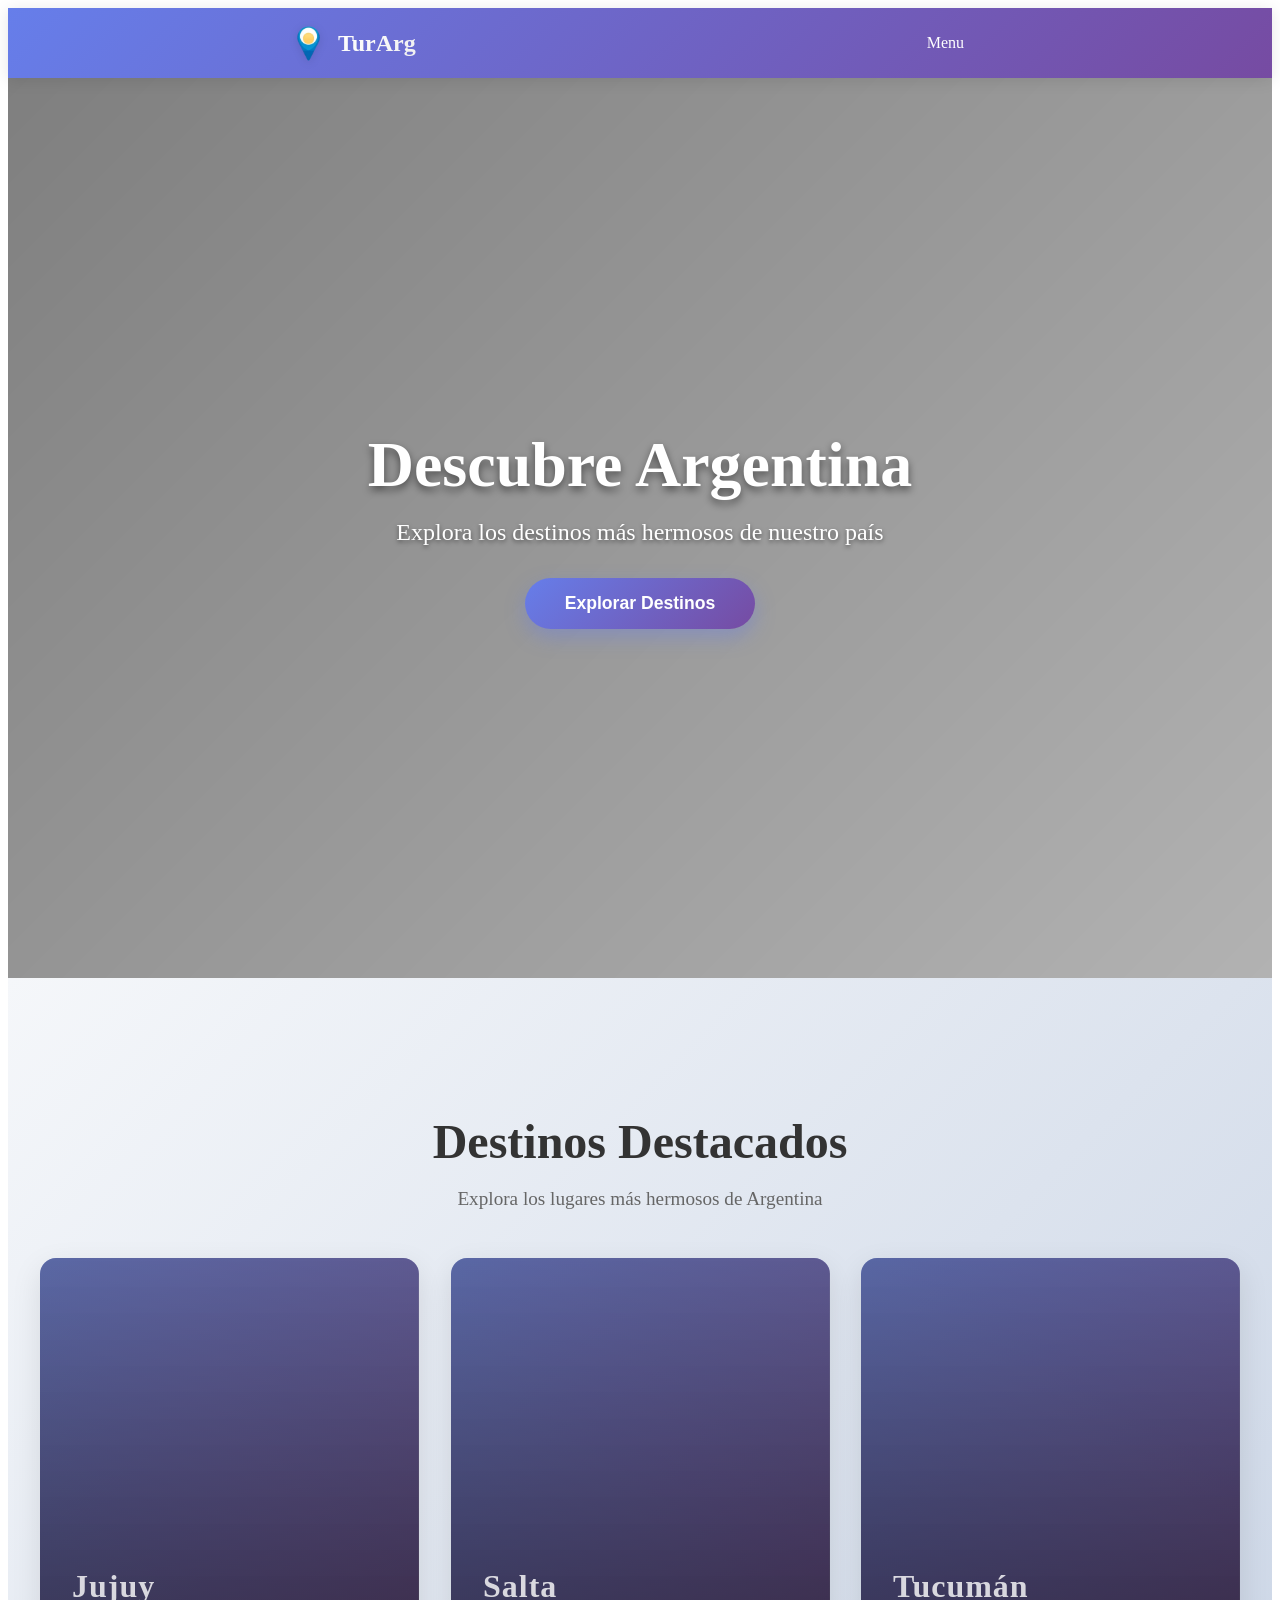
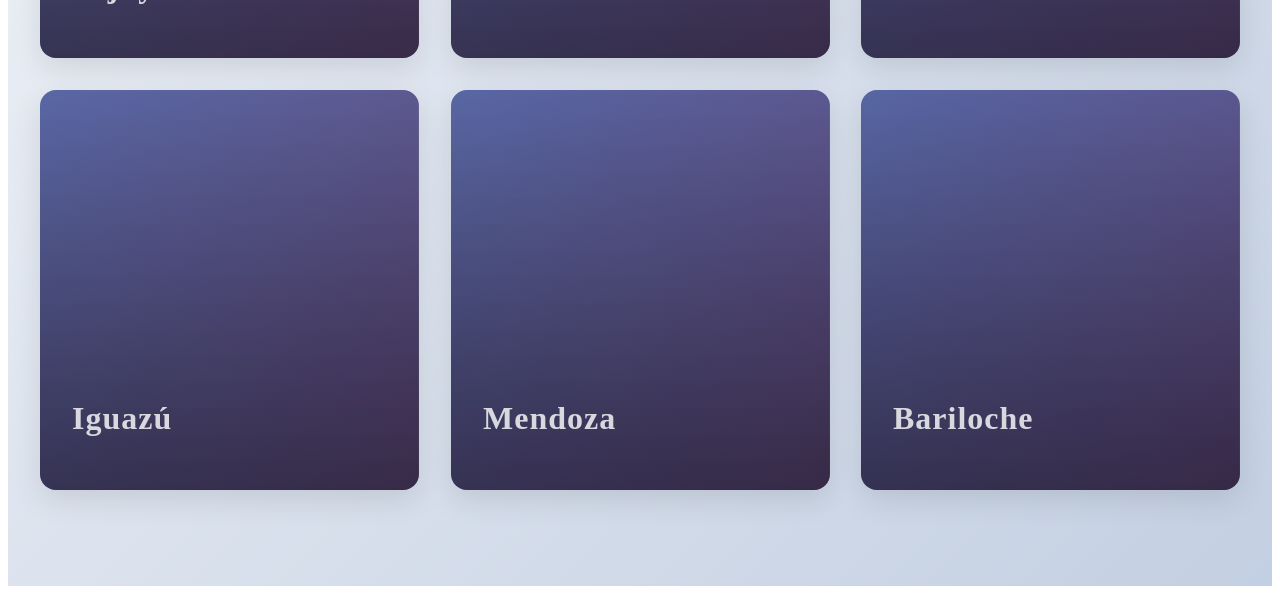
==== index.html @ cbafb90b "Add animated destination cards section" ====
<!doctype html>
<html lang="es">
  <head>
    <meta charset="UTF-8" />
    <meta name="viewport" content="width=device-width, initial-scale=1.0" />
    <link rel="stylesheet" href="css/main.css" />
    <title>Turismo</title>
  </head>
  <body>
    <!---Encabezado-->
    <header>
      <nav class="navbar">
        <ul class="nav-links">
          <a href="#" class="logo-container">
            <img
              src="assets/images/TurArg-logo.webp"
              alt="Logo de Turi-Arg"
              title="Turi-Arg"
              class="logo"
            />
            <p class="">TurArg</p>
          </a>
          <li class="dropdown">
            <a href="#">Menu</a>
            <ul class="dropdown-menu">
              <li><a href="#">Destino</a></li>
              <li><a href="#">Agencia</a></li>
              <li><a href="#">Precio</a></li>
            </ul>
          </li>
        </ul>
      </nav>
    </header>
    <!--Seccion Hero con Video de Fondo-->
    <section class="hero">
      <video class="hero-video" autoplay muted loop playsinline>
        <source src="assets/video/home.mp4" type="video/mp4" />
        Tu navegador no soporta videos HTML5
      </video>
      <div class="hero-overlay"></div>
      <div class="hero-content">
        <h1 class="hero-title">Descubre Argentina</h1>
        <p class="hero-subtitle">
          Explora los destinos más hermosos de nuestro país
        </p>
        <button class="hero-btn">Explorar Destinos</button>
      </div>
    </section>
    <!--Destino Destacado-->
    <section class="destinations">
      <div class="destinations-container">
        <h2 class="destinations-title">Destinos Destacados</h2>
        <p class="destinations-subtitle">
          Explora los lugares más hermosos de Argentina
        </p>

        <div class="cards-grid">
          <!-- Card 1: Jujuy -->
          <div class="card card-jujuy">
            <div class="card-image"></div>
            <div class="card-content">
              <h3 class="card-title">Jujuy</h3>
              <p class="card-description">
                Descubre los coloridos cerros de la Paleta del Pintor y la magia
                de la Quebrada de Humahuaca
              </p>
              <button class="card-btn">Conocer Más</button>
            </div>
            <div class="card-overlay"></div>
          </div>

          <!-- Card 2: Salta -->
          <div class="card card-salta">
            <div class="card-image"></div>
            <div class="card-content">
              <h3 class="card-title">Salta</h3>
              <p class="card-description">
                Recorre los valles vinícolas y disfruta de la arquitectura
                colonial de la ciudad
              </p>
              <button class="card-btn">Conocer Más</button>
            </div>
            <div class="card-overlay"></div>
          </div>

          <!-- Card 3: Tucumán -->
          <div class="card card-tucuman">
            <div class="card-image"></div>
            <div class="card-content">
              <h3 class="card-title">Tucumán</h3>
              <p class="card-description">
                Vive la naturaleza exuberante de las Yungas y la riqueza
                histórica del norte
              </p>
              <button class="card-btn">Conocer Más</button>
            </div>
            <div class="card-overlay"></div>
          </div>

          <!-- Card 4: Cataratas del Iguazú -->
          <div class="card card-iguazu">
            <div class="card-image"></div>
            <div class="card-content">
              <h3 class="card-title">Iguazú</h3>
              <p class="card-description">
                Maravíllate con las espectaculares cataratas, una de las 7
                maravillas del mundo
              </p>
              <button class="card-btn">Conocer Más</button>
            </div>
            <div class="card-overlay"></div>
          </div>

          <!-- Card 5: Mendoza -->
          <div class="card card-mendoza">
            <div class="card-image"></div>
            <div class="card-content">
              <h3 class="card-title">Mendoza</h3>
              <p class="card-description">
                Explora los viñedos de clase mundial y las actividades de
                aventura en los Andes
              </p>
              <button class="card-btn">Conocer Más</button>
            </div>
            <div class="card-overlay"></div>
          </div>

          <!-- Card 6: Bariloche -->
          <div class="card card-bariloche">
            <div class="card-image"></div>
            <div class="card-content">
              <h3 class="card-title">Bariloche</h3>
              <p class="card-description">
                Disfruta de la naturaleza patagónica, lagos cristalinos y
                montañas nevadas
              </p>
              <button class="card-btn">Conocer Más</button>
            </div>
            <div class="card-overlay"></div>
          </div>
        </div>
      </div>
    </section>
    <!--Contador Animado-->
    <!--Testimonio-->
    <!--Pie de pagina-->
  </body>
</html>
---- css/main.css ----
/*Componentes*/
@import url("components/navbar.css");
@import url("components/hero.css");
@import url("components/card-animada.css");
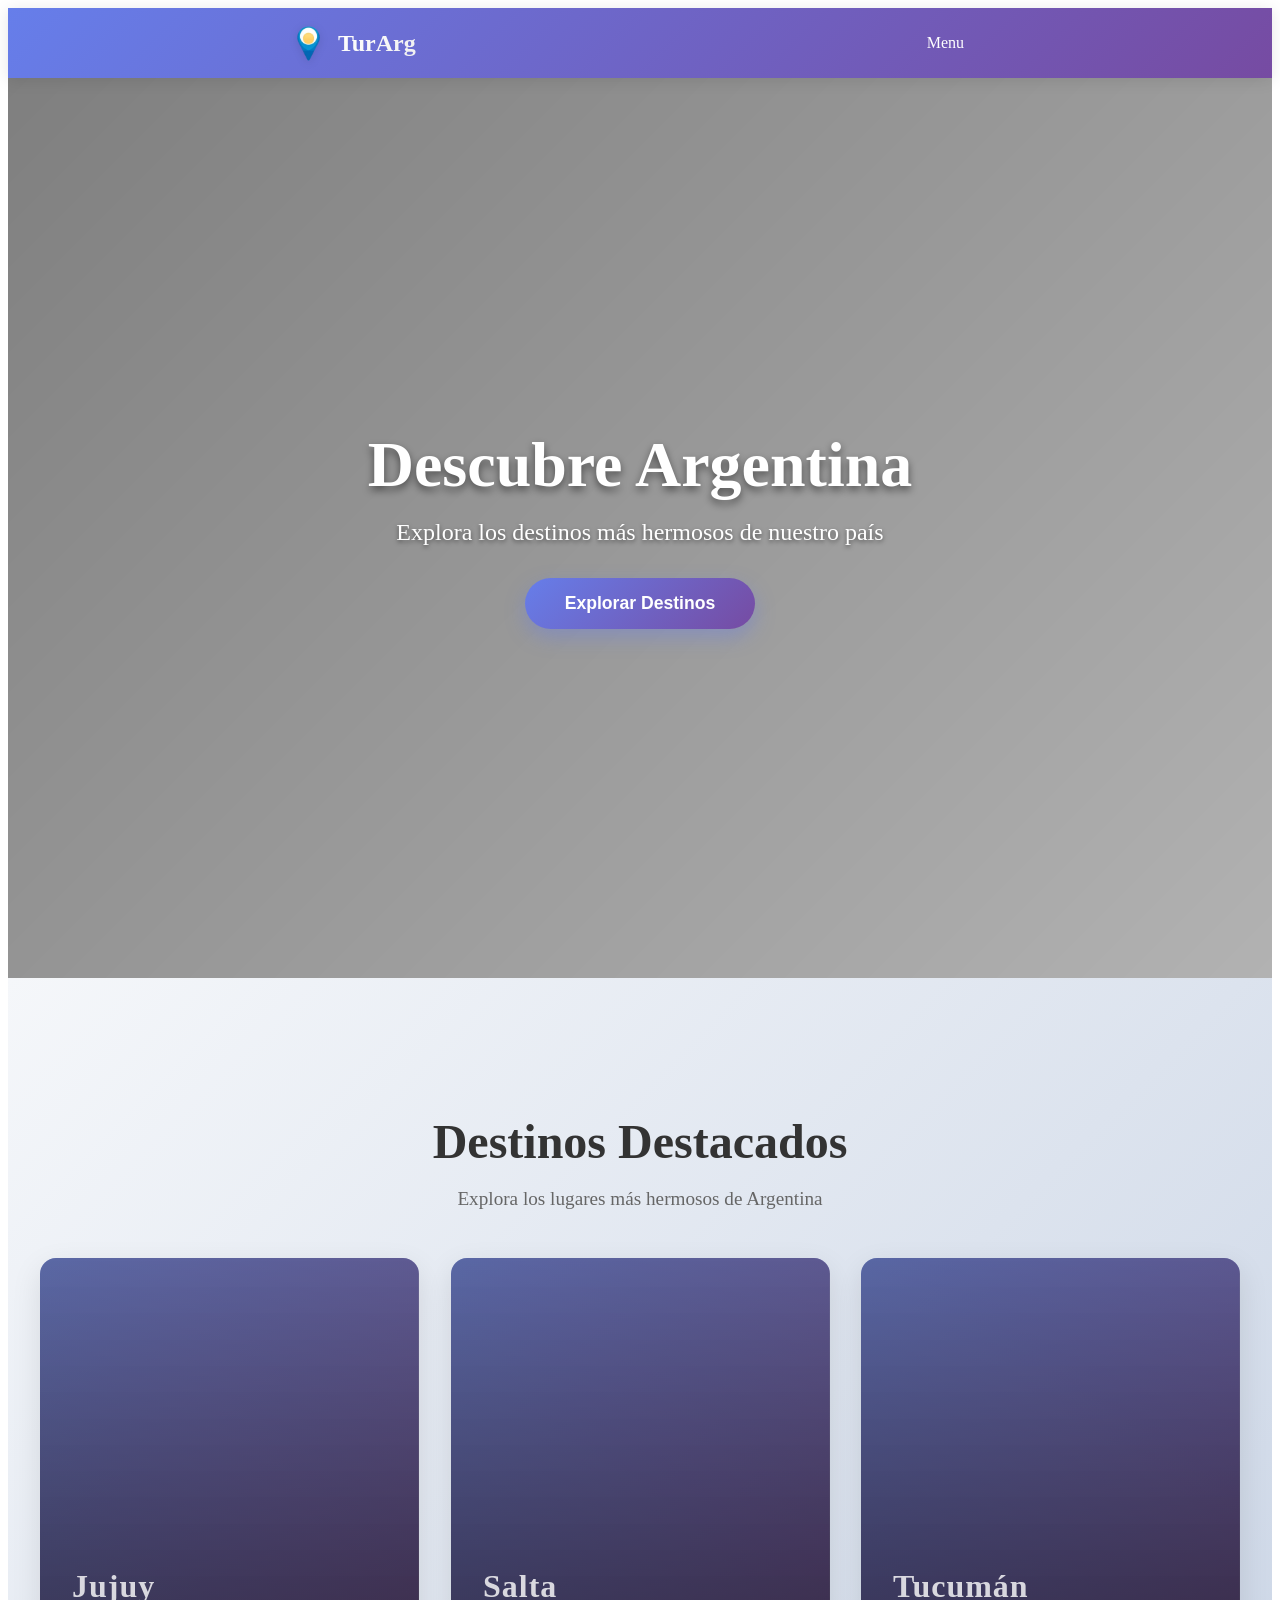
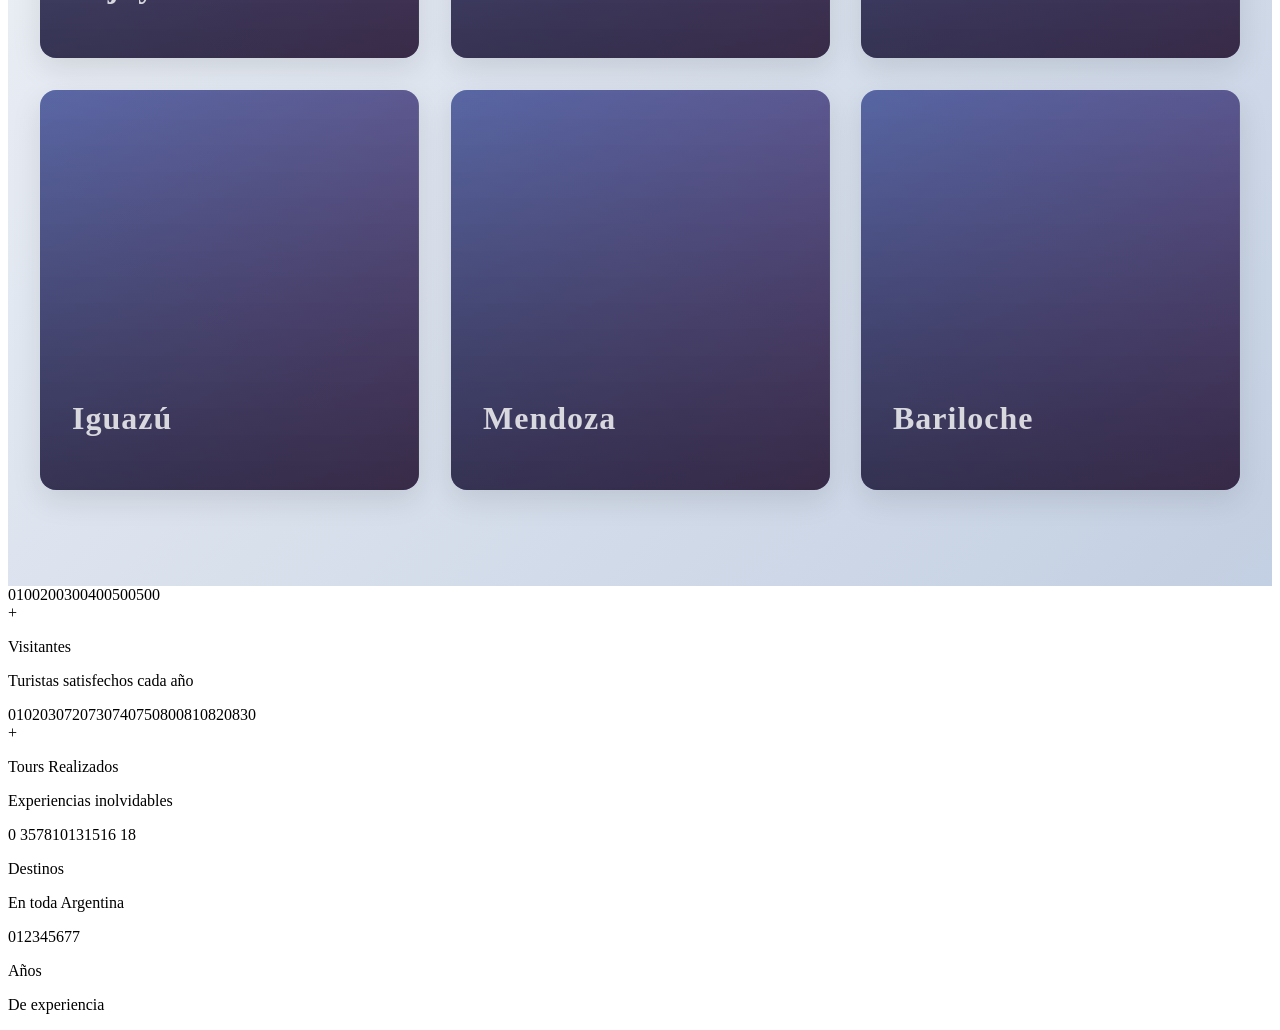
==== commit e71ba84f: "Add animated stats section and styles" ====
--- a/index.html
+++ b/index.html
@@ -142,6 +142,70 @@
       </div>
     </section>
     <!--Contador Animado-->
+    <section class="stats">
+      <div class="stats-container">
+        <div class="stat-card">
+          <div class="stat-number">
+            <div class="counter-container">
+              <div class="counter-roll">
+                <span>0</span><span>100</span><span>200</span><span>300</span
+                ><span>400</span><span>500</span><span>500</span>
+              </div>
+            </div>
+            <span class="counter-suffix">+</span>
+          </div>
+          <p class="stat-label">Visitantes</p>
+          <p class="stat-description">Turistas satisfechos cada año</p>
+        </div>
+
+        <div class="stat-card">
+          <div class="stat-number">
+            <div class="counter-container">
+              <div class="counter-roll">
+                <span>0</span><span>10</span><span>20</span><span>30</span
+                ><span>720</span><span>730</span><span>740</span><span>750</span
+                ><span>800</span><span>810</span><span>820</span
+                ><span>830</span>
+              </div>
+            </div>
+            <span class="counter-suffix">+</span>
+          </div>
+          <p class="stat-label">Tours Realizados</p>
+          <p class="stat-description">Experiencias inolvidables</p>
+        </div>
+
+        <div class="stat-card">
+          <div class="stat-number">
+            <div class="counter-container">
+              <div class="counter-roll">
+                <span>0</span>
+                <span>3</span><span>5</span><span>7</span><span>8</span
+                ><span>10</span><span>13</span><span>15</span><span>16</span>
+                <span>18</span>
+              </div>
+            </div>
+            <span class="counter-suffix"></span>
+          </div>
+          <p class="stat-label">Destinos</p>
+          <p class="stat-description">En toda Argentina</p>
+        </div>
+
+        <div class="stat-card">
+          <div class="stat-number">
+            <div class="counter-container">
+              <div class="counter-roll">
+                <span>0</span><span>1</span><span>2</span><span>3</span
+                ><span>4</span><span>5</span><span>6</span><span>7</span
+                ><span>7</span>
+              </div>
+            </div>
+            <span class="counter-suffix"></span>
+          </div>
+          <p class="stat-label">Años</p>
+          <p class="stat-description">De experiencia</p>
+        </div>
+      </div>
+    </section>
     <!--Testimonio-->
     <!--Pie de pagina-->
   </body>
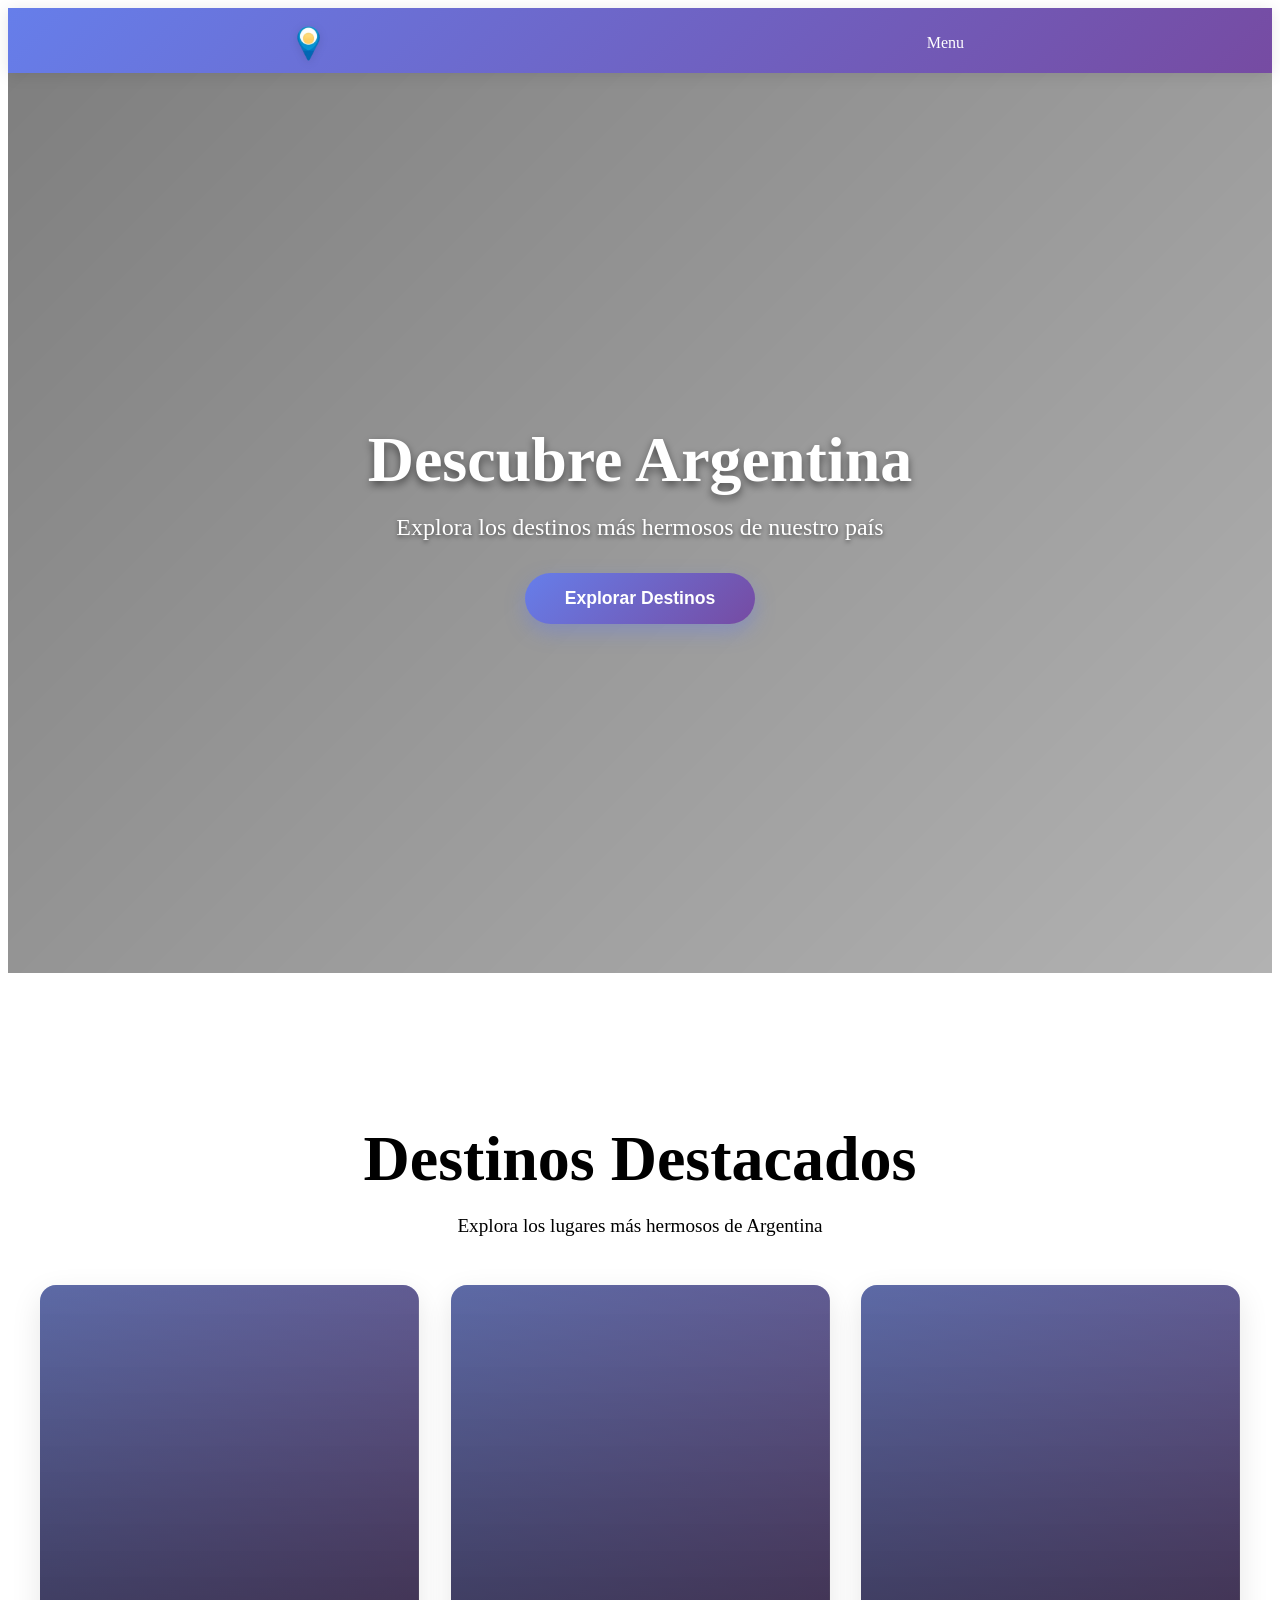
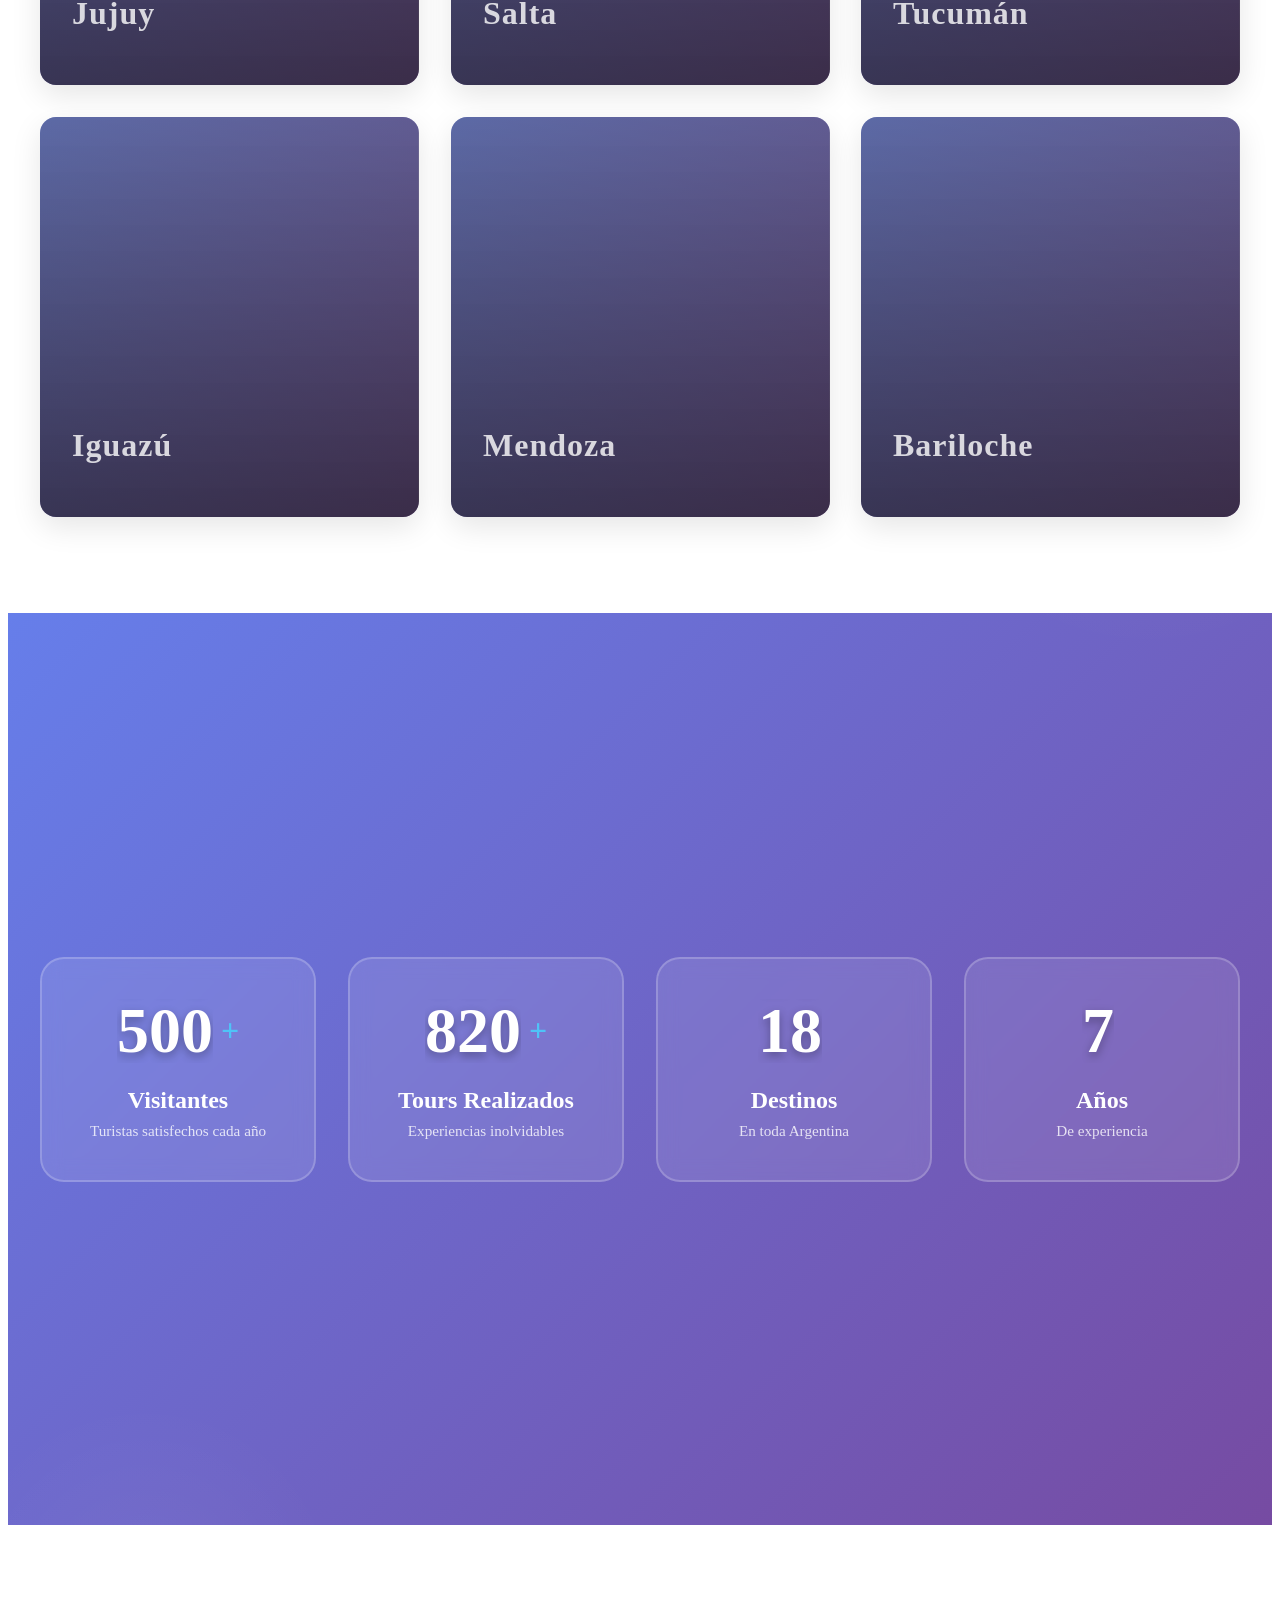
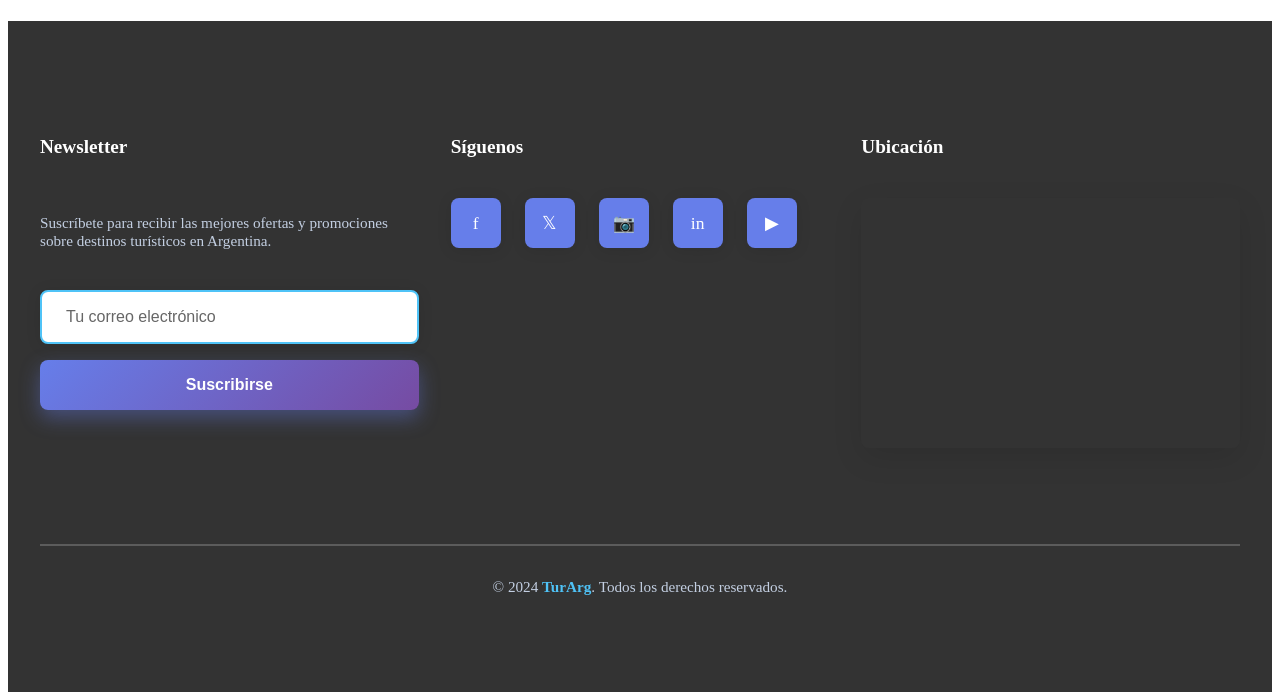
==== commit 27f55e21: "Add footer with newsletter, social links, map" ====
--- a/index.html
+++ b/index.html
@@ -148,7 +148,7 @@
           <div class="stat-number">
             <div class="counter-container">
               <div class="counter-roll">
-                <span>0</span><span>100</span><span>200</span><span>300</span
+                <span>0</span></span><span>100</span><span>200</span><span>300</span
                 ><span>400</span><span>500</span><span>500</span>
               </div>
             </div>
@@ -207,6 +207,59 @@
       </div>
     </section>
     <!--Testimonio-->
+
     <!--Pie de pagina-->
+    <footer>
+      <div class="footer-container">
+        <!-- Sección Newsletter -->
+        <div class="footer-section-newsletter">
+          <h3 class="footer-newsletter-title">Newsletter</h3>
+          <p class="footer-newsletter-description">
+            Suscríbete para recibir las mejores ofertas y promociones sobre destinos turísticos en Argentina.
+          </p>
+          <form class="newsletter-form">
+            <input
+              type="email"
+              placeholder="Tu correo electrónico"
+              required
+            />
+            <button type="submit">Suscribirse</button>
+          </form>
+        </div>
+
+        <!-- Sección Redes Sociales -->
+        <div class="footer-section-social">
+          <h3 class="footer-social-title">Síguenos</h3>
+          <div class="social-links">
+            <a href="#" class="social-link" title="Facebook">f</a>
+            <a href="#" class="social-link" title="Twitter">𝕏</a>
+            <a href="#" class="social-link" title="Instagram">📷</a>
+            <a href="#" class="social-link" title="LinkedIn">in</a>
+            <a href="#" class="social-link" title="YouTube">▶</a>
+          </div>
+        </div>
+
+        <!-- Sección Mapa Interactivo -->
+        <div class="footer-section-map">
+          <h3 class="footer-map-title">Ubicación</h3>
+          <div class="map-container">
+            <iframe
+              src="https://www.openstreetmap.org/export/embed.html?bbox=-73.5,- 56.0,-53.6,-21.8&layer=mapnik&marker=-38.4161,-63.6167"
+              style="border:0;"
+              allowfullscreen=""
+              loading="lazy"
+              referrerpolicy="no-referrer-when-downgrade">
+            </iframe>
+          </div>
+        </div>
+      </div>
+
+      <!-- Footer Bottom -->
+      <div class="footer-bottom">
+        <p class="footer-copyright">
+          &copy; 2024 <strong>TurArg</strong>. Todos los derechos reservados.
+        </p>
+      </div>
+    </footer>
   </body>
 </html>
--- a/css/main.css
+++ b/css/main.css
@@ -1,4 +1,8 @@
-/*Componentes*/
+@import url("base/variables.css");
+
+/* Componentes */
 @import url("components/navbar.css");
 @import url("components/hero.css");
 @import url("components/card-animada.css");
+@import url("components/stats.css");
+@import url("components/footer.css");
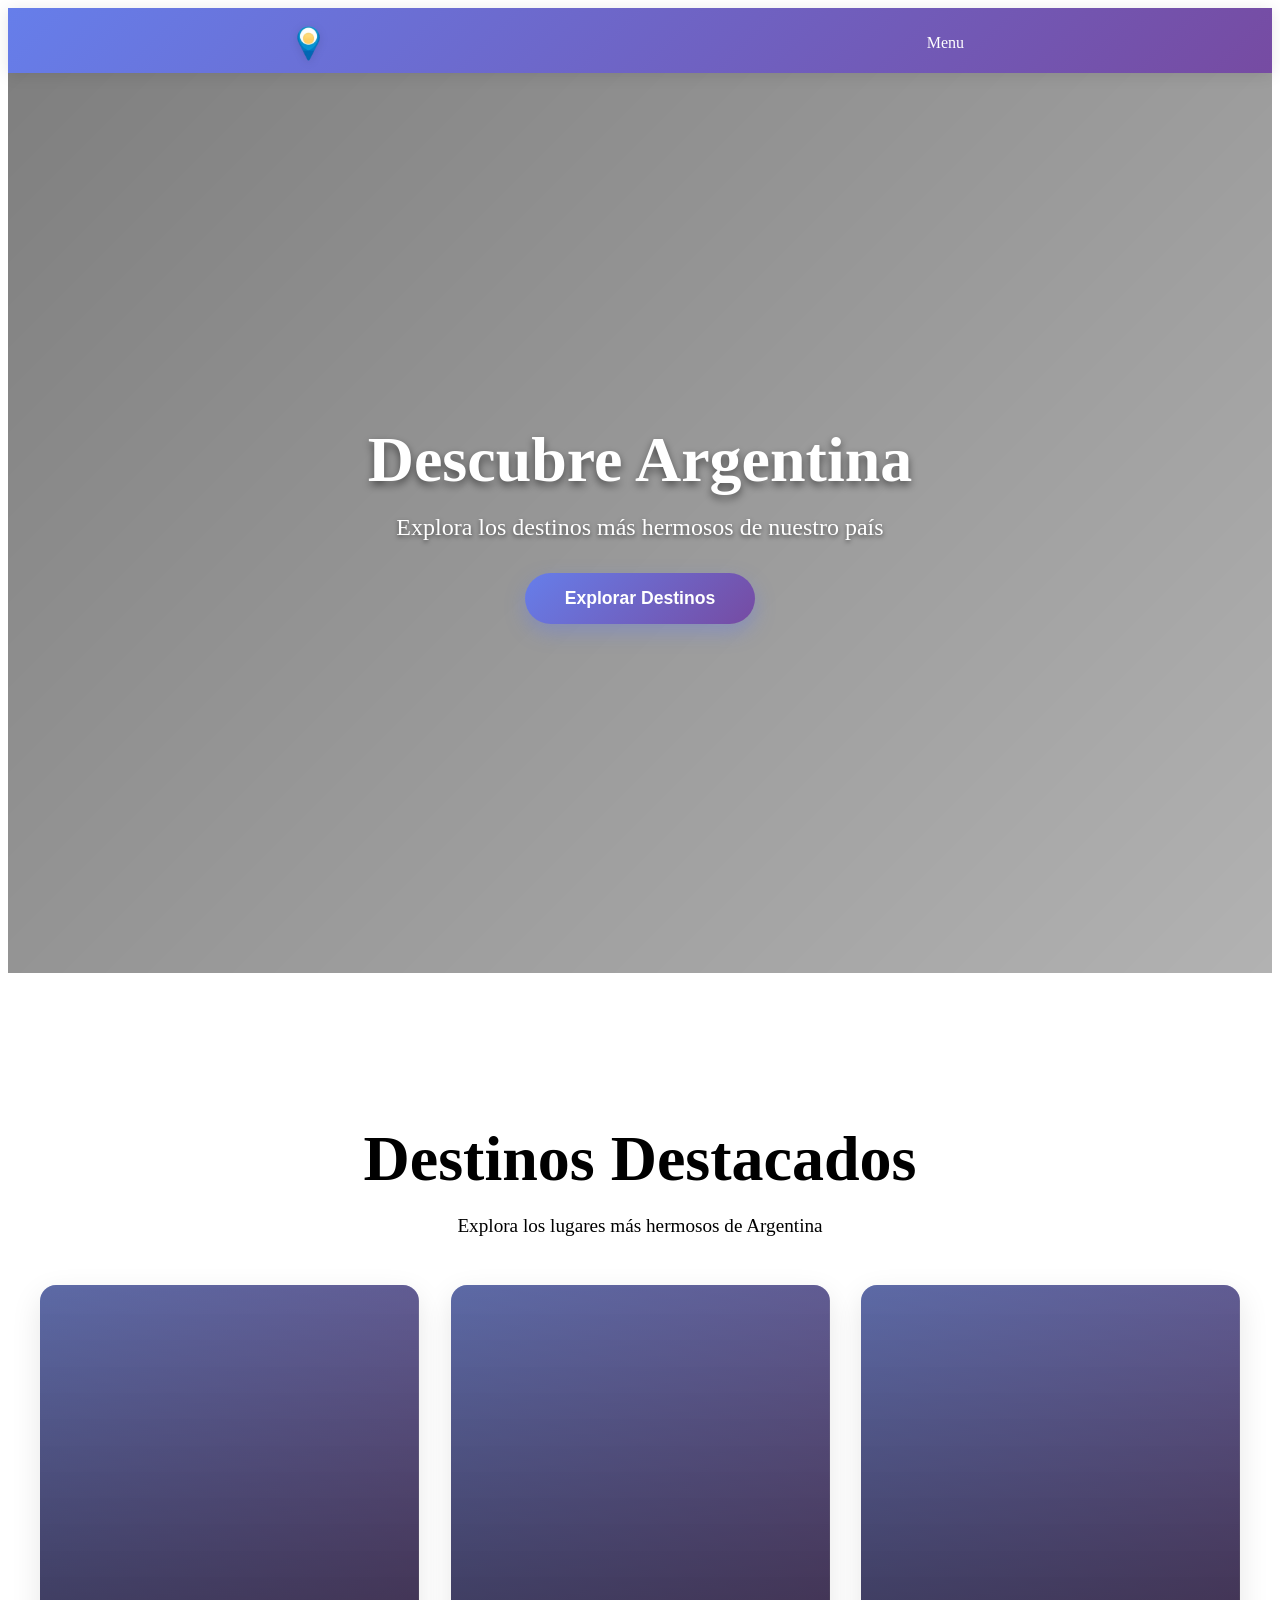
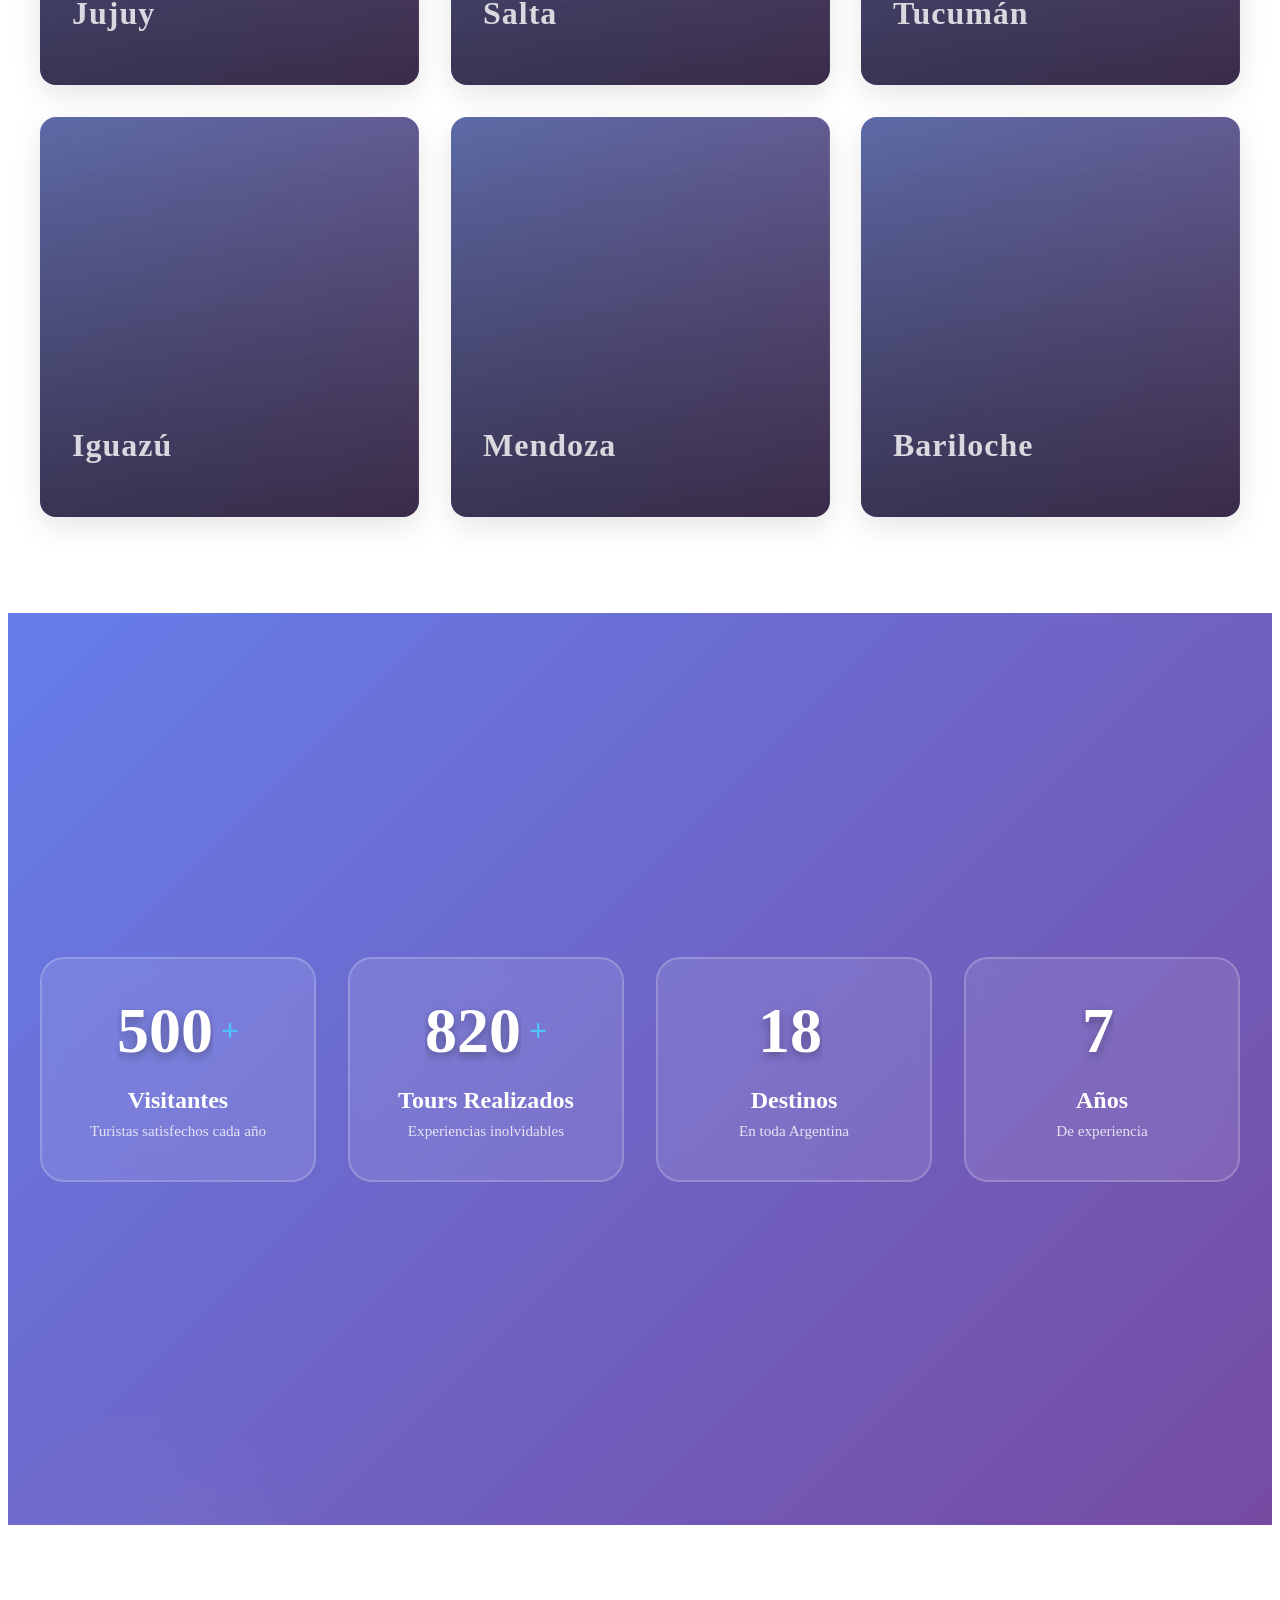
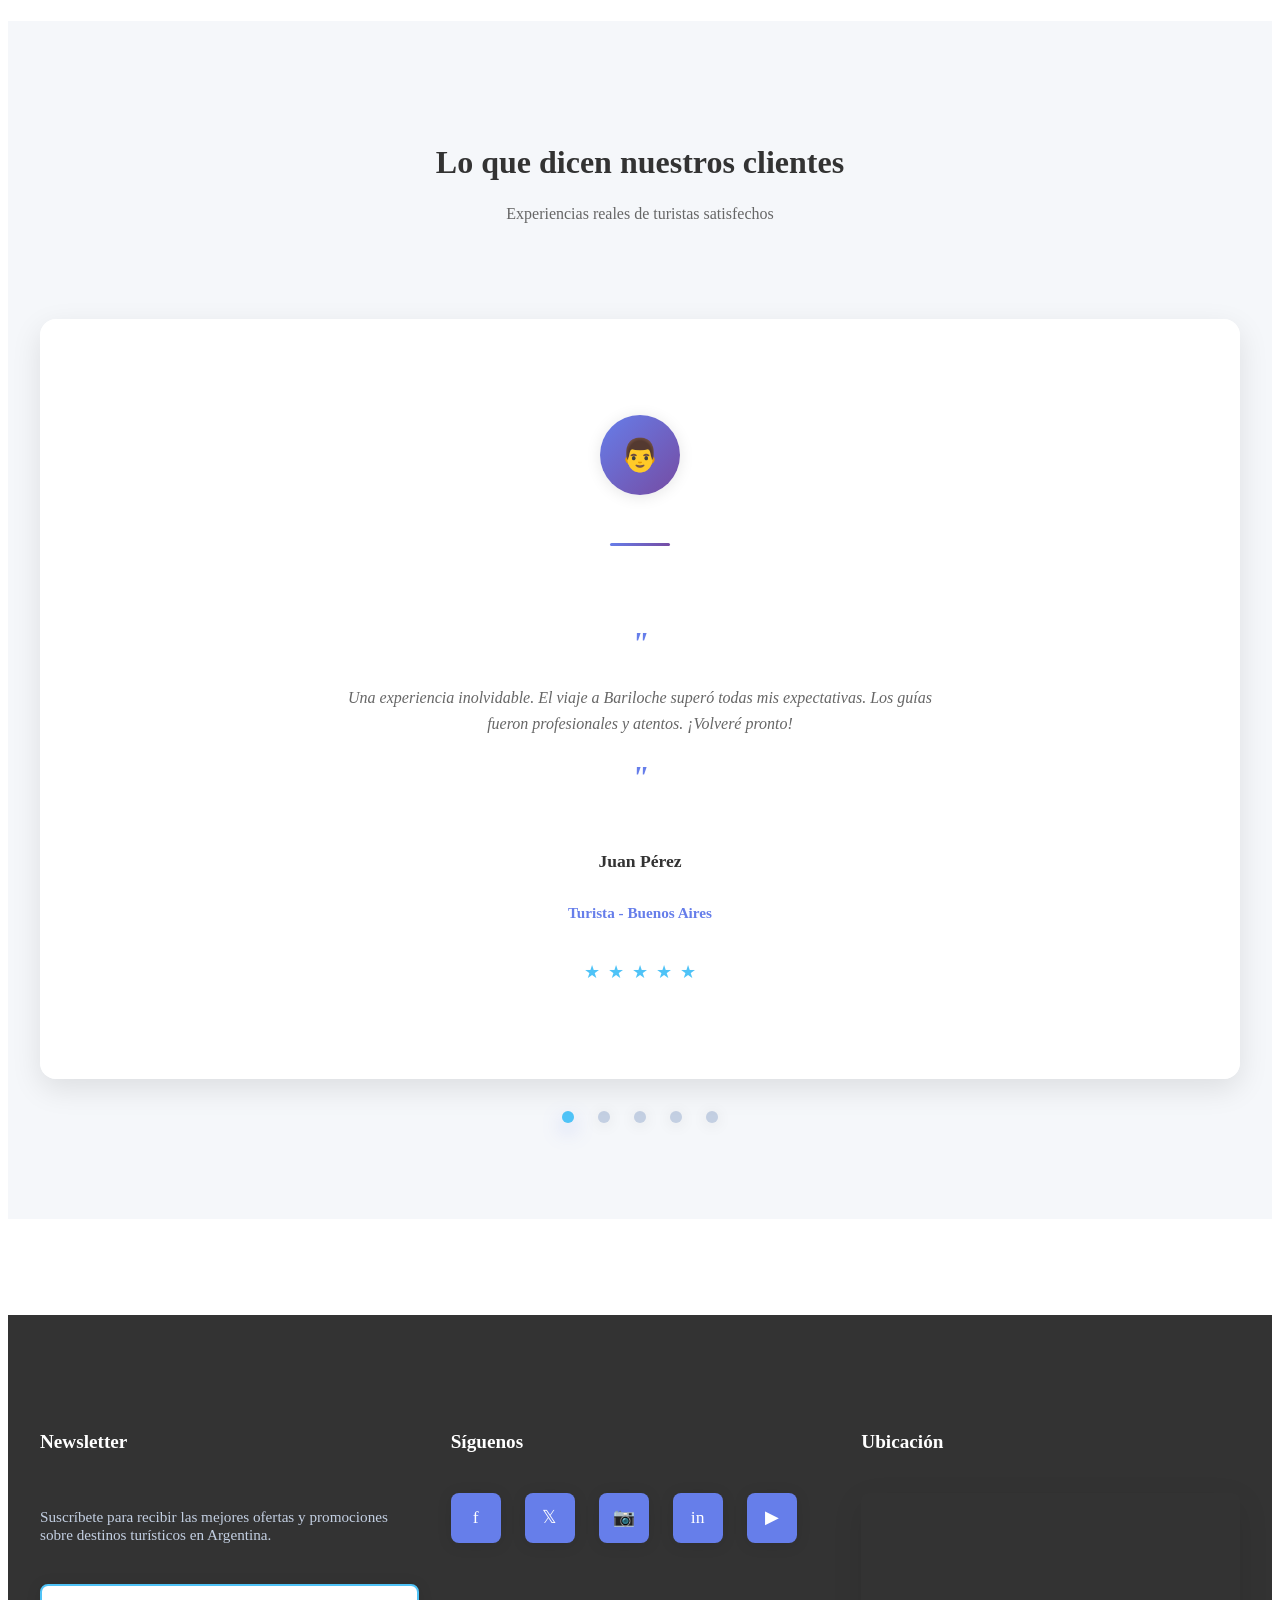
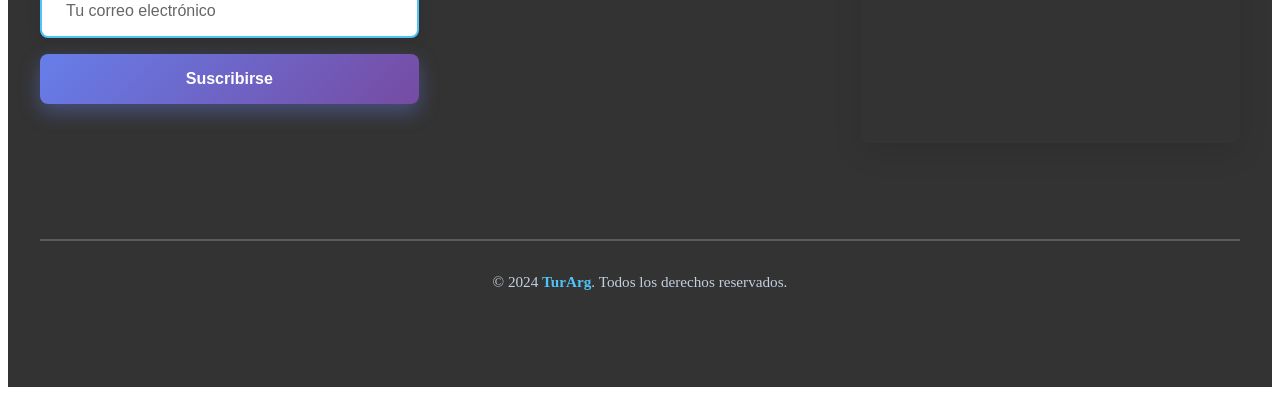
==== commit a1f7f431: "Add testimonials section and styles Import new component CSS and add carousel markup and controls in" ====
--- a/index.html
+++ b/index.html
@@ -206,7 +206,128 @@
         </div>
       </div>
     </section>
-    <!--Testimonio-->
+    <!--Testimonios-->
+    <section class="testimonials">
+      <div class="testimonials-container">
+        <div class="testimonials-header">
+          <h2 class="testimonials-title">Lo que dicen nuestros clientes</h2>
+          <p class="testimonials-subtitle">Experiencias reales de turistas satisfechos</p>
+        </div>
+
+        <div class="carousel-wrapper">
+          <div class="carousel">
+            <!-- Testimonio 1 -->
+            <div class="testimonial-item">
+              <div class="testimonial-item-content">
+                <div class="testimonial-avatar">👨</div>
+                <div class="testimonial-divider"></div>
+                <p class="testimonial-text">
+                  Una experiencia inolvidable. El viaje a Bariloche superó todas mis expectativas. Los guías fueron profesionales y atentos. ¡Volveré pronto!
+                </p>
+                <div class="testimonial-name">Juan Pérez</div>
+                <div class="testimonial-role">Turista - Buenos Aires</div>
+                <div class="testimonial-rating">
+                  <span class="star">★</span>
+                  <span class="star">★</span>
+                  <span class="star">★</span>
+                  <span class="star">★</span>
+                  <span class="star">★</span>
+                </div>
+              </div>
+            </div>
+
+            <!-- Testimonio 2 -->
+            <div class="testimonial-item">
+              <div class="testimonial-item-content">
+                <div class="testimonial-avatar">👩</div>
+                <div class="testimonial-divider"></div>
+                <p class="testimonial-text">
+                  Increíble la variedad de destinos. Visitamos Iguazú y Salta en el mismo viaje. Cada lugar tiene su propio encanto especial.
+                </p>
+                <div class="testimonial-name">María García</div>
+                <div class="testimonial-role">Turista - Córdoba</div>
+                <div class="testimonial-rating">
+                  <span class="star">★</span>
+                  <span class="star">★</span>
+                  <span class="star">★</span>
+                  <span class="star">★</span>
+                  <span class="star">★</span>
+                </div>
+              </div>
+            </div>
+
+            <!-- Testimonio 3 -->
+            <div class="testimonial-item">
+              <div class="testimonial-item-content">
+                <div class="testimonial-avatar">🧑</div>
+                <div class="testimonial-divider"></div>
+                <p class="testimonial-text">
+                  TurArg hizo que mi viaje en familia fuese perfecto. Actividades para todas las edades y seguridad garantizada. Gracias por todo.
+                </p>
+                <div class="testimonial-name">Carlos López</div>
+                <div class="testimonial-role">Familia - Mendoza</div>
+                <div class="testimonial-rating">
+                  <span class="star">★</span>
+                  <span class="star">★</span>
+                  <span class="star">★</span>
+                  <span class="star">★</span>
+                  <span class="star">★</span>
+                </div>
+              </div>
+            </div>
+
+            <!-- Testimonio 4 -->
+            <div class="testimonial-item">
+              <div class="testimonial-item-content">
+                <div class="testimonial-avatar">👱‍♀️</div>
+                <div class="testimonial-divider"></div>
+                <p class="testimonial-text">
+                  Los viñedos de Mendoza fueron espectaculares. El servicio premium vale cada peso. Recomiendo TurArg a todos mis amigos.
+                </p>
+                <div class="testimonial-name">Ana Martínez</div>
+                <div class="testimonial-role">Viajera - Rosario</div>
+                <div class="testimonial-rating">
+                  <span class="star">★</span>
+                  <span class="star">★</span>
+                  <span class="star">★</span>
+                  <span class="star">★</span>
+                  <span class="star">★</span>
+                </div>
+              </div>
+            </div>
+
+            <!-- Testimonio 5 -->
+            <div class="testimonial-item">
+              <div class="testimonial-item-content">
+                <div class="testimonial-avatar">🧔</div>
+                <div class="testimonial-divider"></div>
+                <p class="testimonial-text">
+                  La aventura en Jujuy fue adrenalina pura. Senderismo, gastronomía y naturaleza. Todo perfecto coordinado por TurArg.
+                </p>
+                <div class="testimonial-name">Roberto Silva</div>
+                <div class="testimonial-role">Aventurero - La Plata</div>
+                <div class="testimonial-rating">
+                  <span class="star">★</span>
+                  <span class="star">★</span>
+                  <span class="star">★</span>
+                  <span class="star">★</span>
+                  <span class="star">★</span>
+                </div>
+              </div>
+            </div>
+          </div>
+        </div>
+
+        <!-- Indicadores decorativos -->
+        <div class="carousel-controls">
+          <div class="control-dot active"></div>
+          <div class="control-dot"></div>
+          <div class="control-dot"></div>
+          <div class="control-dot"></div>
+          <div class="control-dot"></div>
+        </div>
+      </div>
+    </section>
 
     <!--Pie de pagina-->
     <footer>
@@ -245,7 +366,6 @@
           <div class="map-container">
             <iframe
               src="https://www.openstreetmap.org/export/embed.html?bbox=-73.5,- 56.0,-53.6,-21.8&layer=mapnik&marker=-38.4161,-63.6167"
-              style="border:0;"
               allowfullscreen=""
               loading="lazy"
               referrerpolicy="no-referrer-when-downgrade">
--- a/css/main.css
+++ b/css/main.css
@@ -5,4 +5,5 @@
 @import url("components/hero.css");
 @import url("components/card-animada.css");
 @import url("components/stats.css");
+@import url("components/testimonials.css");
 @import url("components/footer.css");
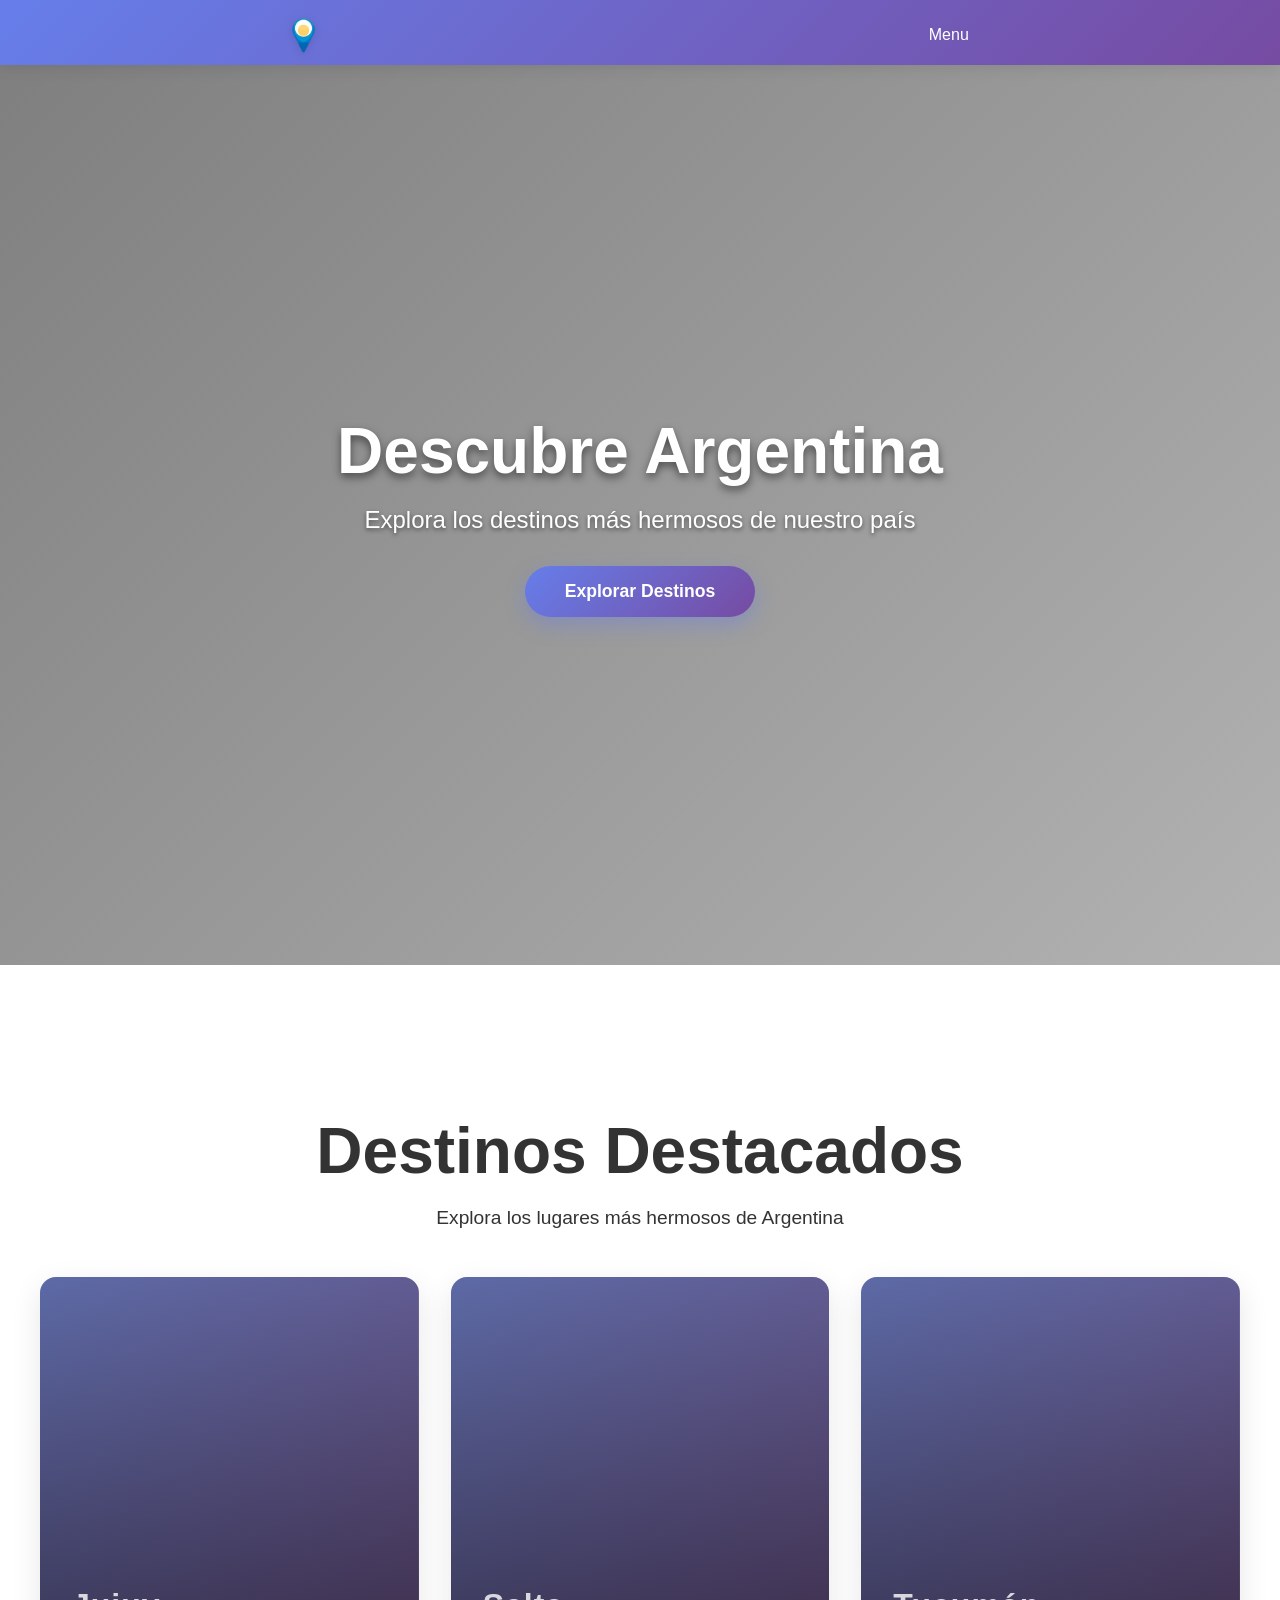
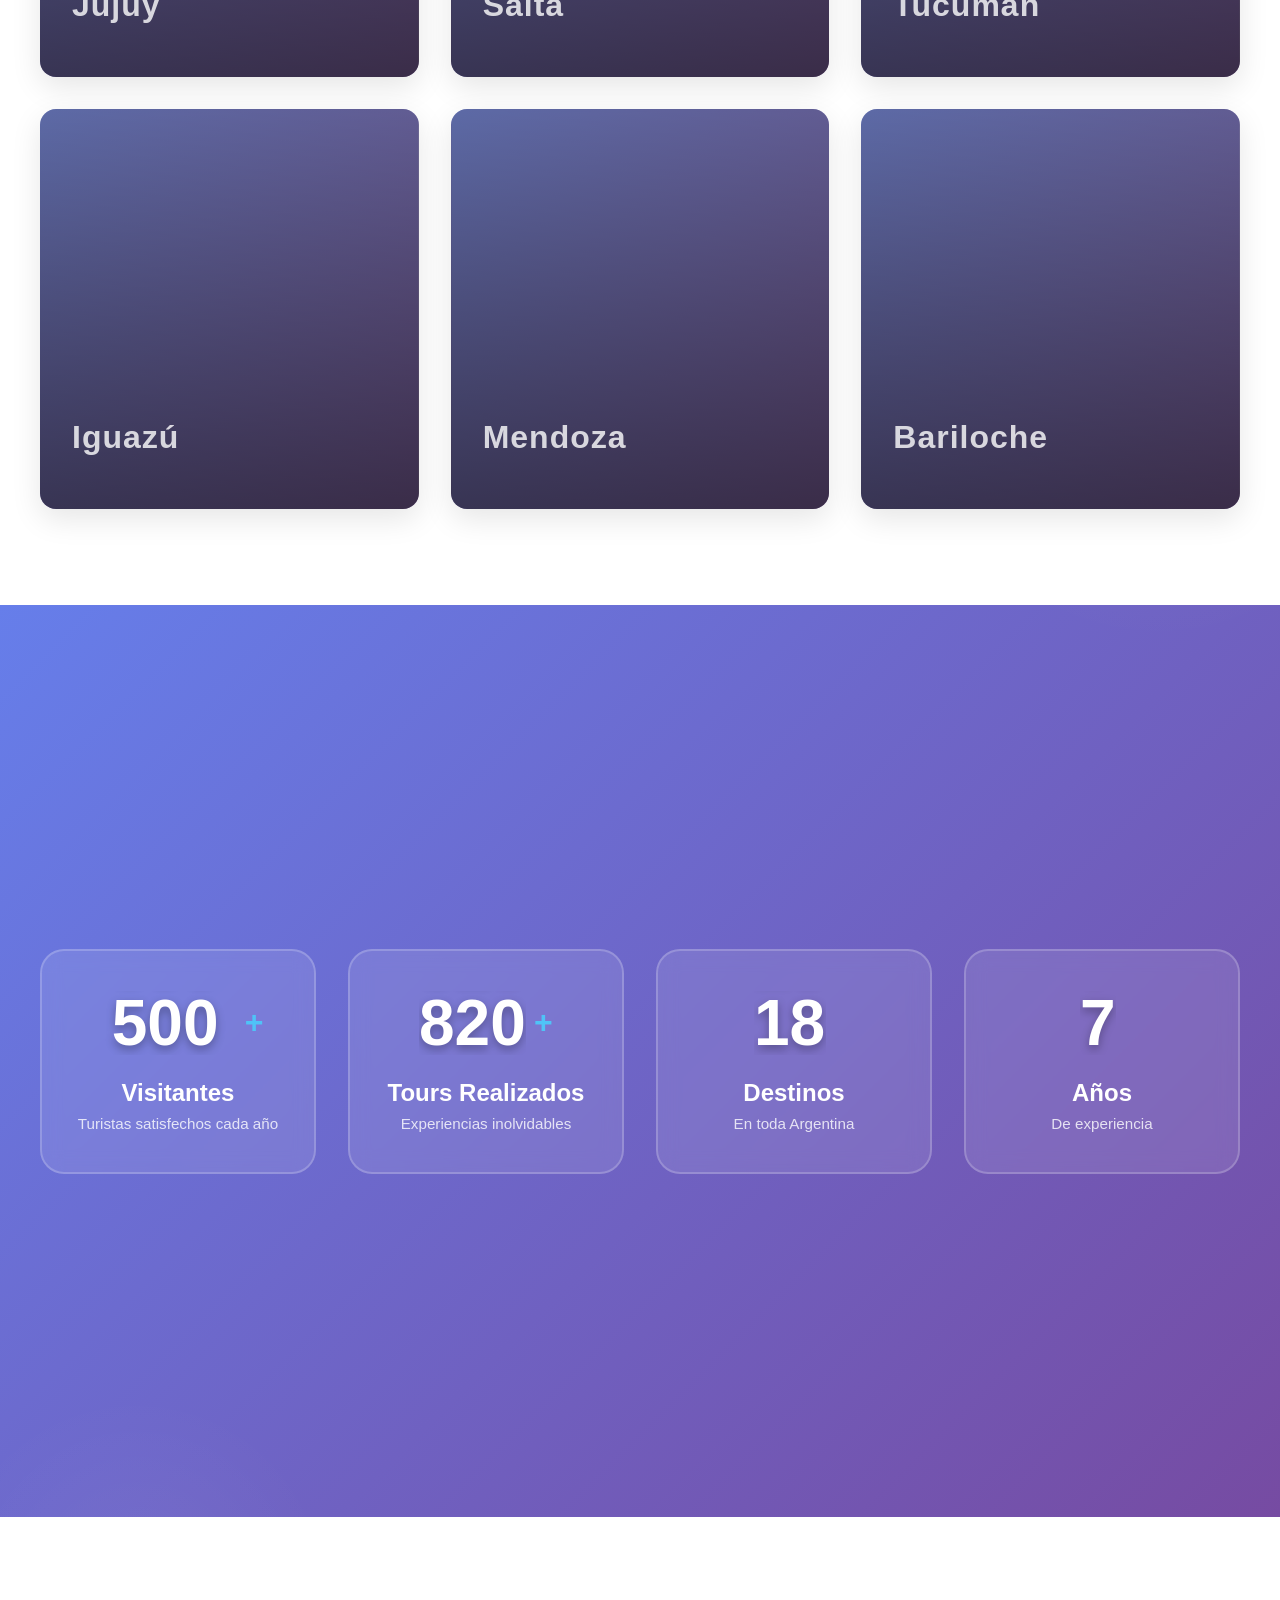
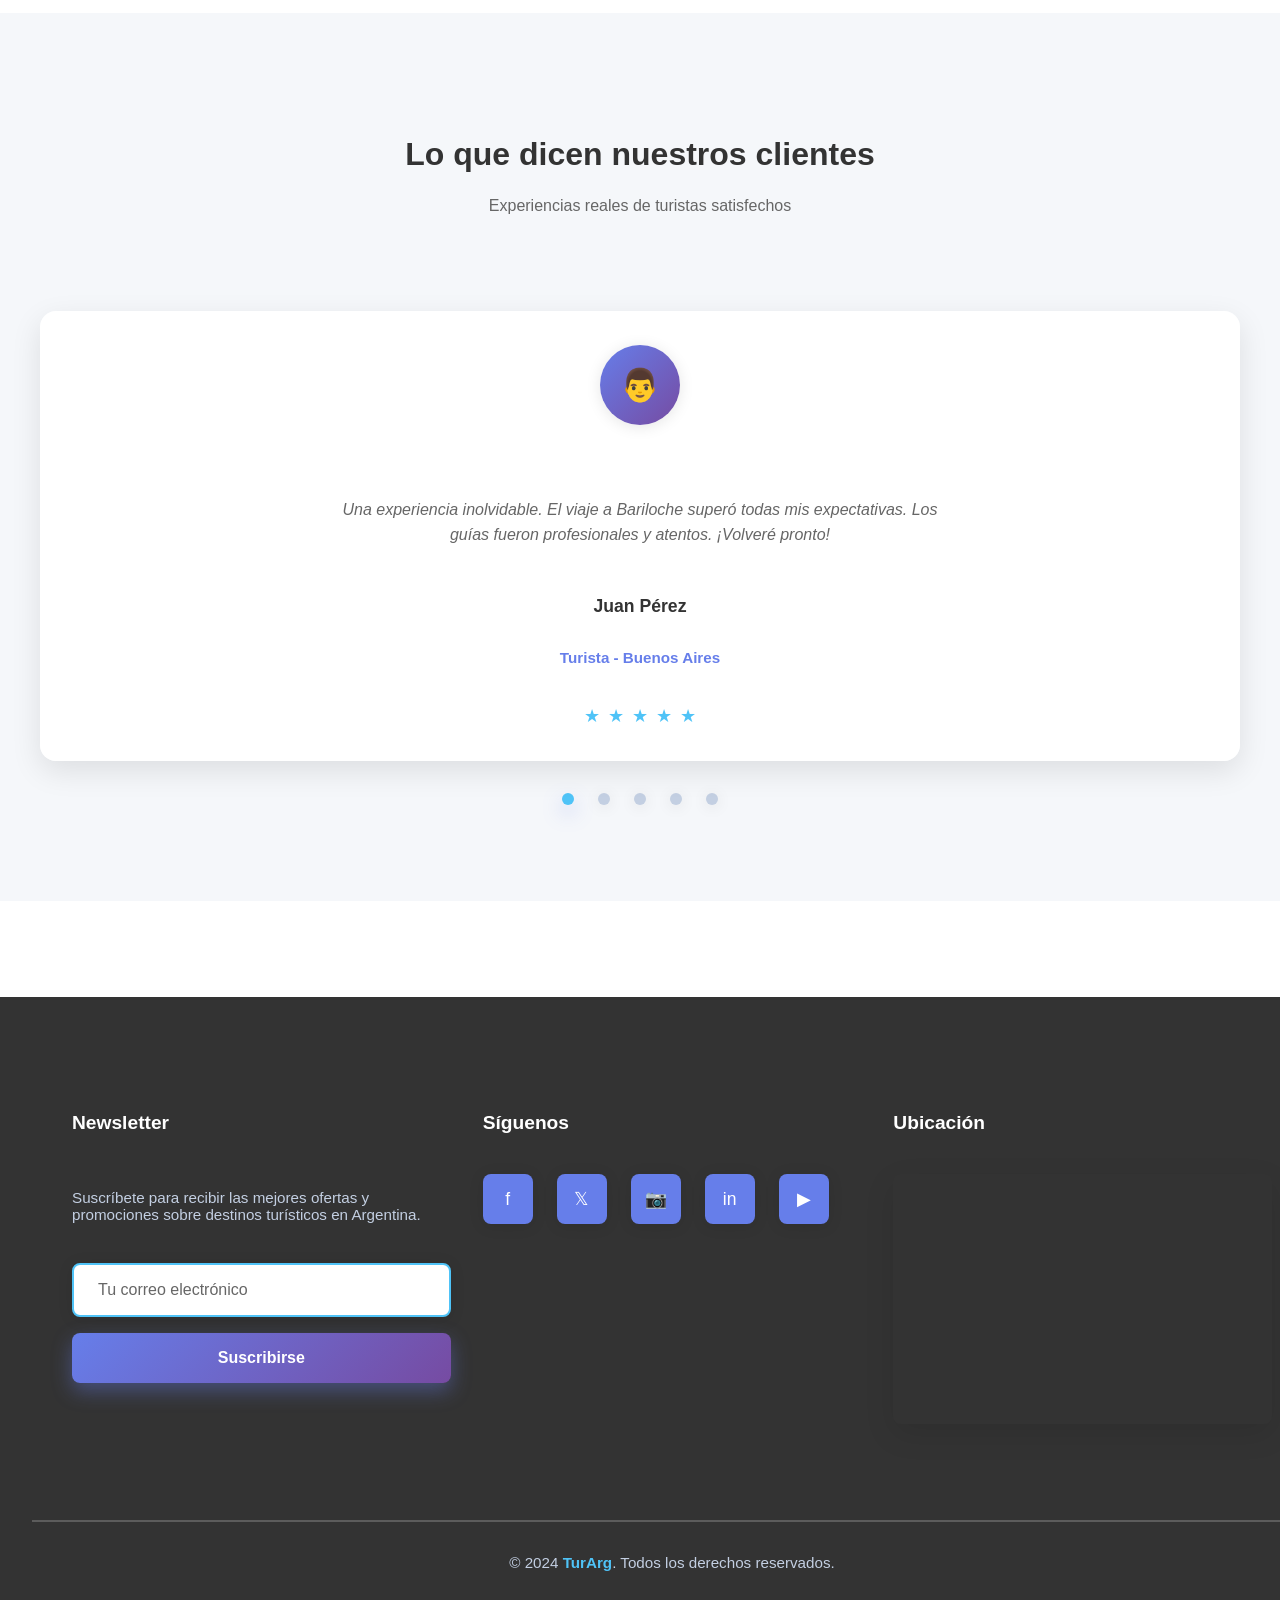
==== commit 4ed3abbb: "Add layout and clean up hero styles and HTML" ====
--- a/index.html
+++ b/index.html
@@ -33,7 +33,14 @@
     </header>
     <!--Seccion Hero con Video de Fondo-->
     <section class="hero">
-      <video class="hero-video" autoplay muted loop playsinline>
+      <video
+        class="hero-video"
+        autoplay
+        muted
+        loop
+        playsinline
+        preload="auto"
+      >
         <source src="assets/video/home.mp4" type="video/mp4" />
         Tu navegador no soporta videos HTML5
       </video>
@@ -148,8 +155,7 @@
           <div class="stat-number">
             <div class="counter-container">
               <div class="counter-roll">
-                <span>0</span></span><span>100</span><span>200</span><span>300</span
-                ><span>400</span><span>500</span><span>500</span>
+                <span>0</span><span>100</span><span>200</span><span>300</span</span>><span>400</span><span>500</span><span>500</span>
               </div>
             </div>
             <span class="counter-suffix">+</span>
@@ -162,10 +168,7 @@
           <div class="stat-number">
             <div class="counter-container">
               <div class="counter-roll">
-                <span>0</span><span>10</span><span>20</span><span>30</span
-                ><span>720</span><span>730</span><span>740</span><span>750</span
-                ><span>800</span><span>810</span><span>820</span
-                ><span>830</span>
+                <span>0</span><span>10</span><span>20</span><span>30</span><span>720</span><span>730</span><span>740</span><span>750</span><span>800</span><span>810</span><span>820</span><span>830</span>
               </div>
             </div>
             <span class="counter-suffix">+</span>
@@ -178,10 +181,7 @@
           <div class="stat-number">
             <div class="counter-container">
               <div class="counter-roll">
-                <span>0</span>
-                <span>3</span><span>5</span><span>7</span><span>8</span
-                ><span>10</span><span>13</span><span>15</span><span>16</span>
-                <span>18</span>
+                <span>0</span><span>3</span><span>5</span><span>7</span><span>8</span><span>10</span><span>13</span><span>15</span><span>16</span><span>18</span>
               </div>
             </div>
             <span class="counter-suffix"></span>
@@ -194,9 +194,7 @@
           <div class="stat-number">
             <div class="counter-container">
               <div class="counter-roll">
-                <span>0</span><span>1</span><span>2</span><span>3</span
-                ><span>4</span><span>5</span><span>6</span><span>7</span
-                ><span>7</span>
+                <span>0</span><span>1</span><span>2</span><span>3</span><span>4</span><span>5</span><span>6</span><span>7</span><span>7</span>
               </div>
             </div>
             <span class="counter-suffix"></span>
@@ -365,7 +363,7 @@
           <h3 class="footer-map-title">Ubicación</h3>
           <div class="map-container">
             <iframe
-              src="https://www.openstreetmap.org/export/embed.html?bbox=-73.5,- 56.0,-53.6,-21.8&layer=mapnik&marker=-38.4161,-63.6167"
+              src="https://www.openstreetmap.org/export/embed.html?bbox=-73.5,-56.0,-53.6,-21.8&layer=mapnik&marker=-38.4161,-63.6167"
               allowfullscreen=""
               loading="lazy"
               referrerpolicy="no-referrer-when-downgrade">
--- a/css/main.css
+++ b/css/main.css
@@ -1,4 +1,5 @@
 @import url("base/variables.css");
+@import url("layout.css");
 
 /* Componentes */
 @import url("components/navbar.css");
@@ -7,3 +8,7 @@
 @import url("components/stats.css");
 @import url("components/testimonials.css");
 @import url("components/footer.css");
+
+main {
+  padding: var(--spacing-2xl) var(--spacing-lg);
+}
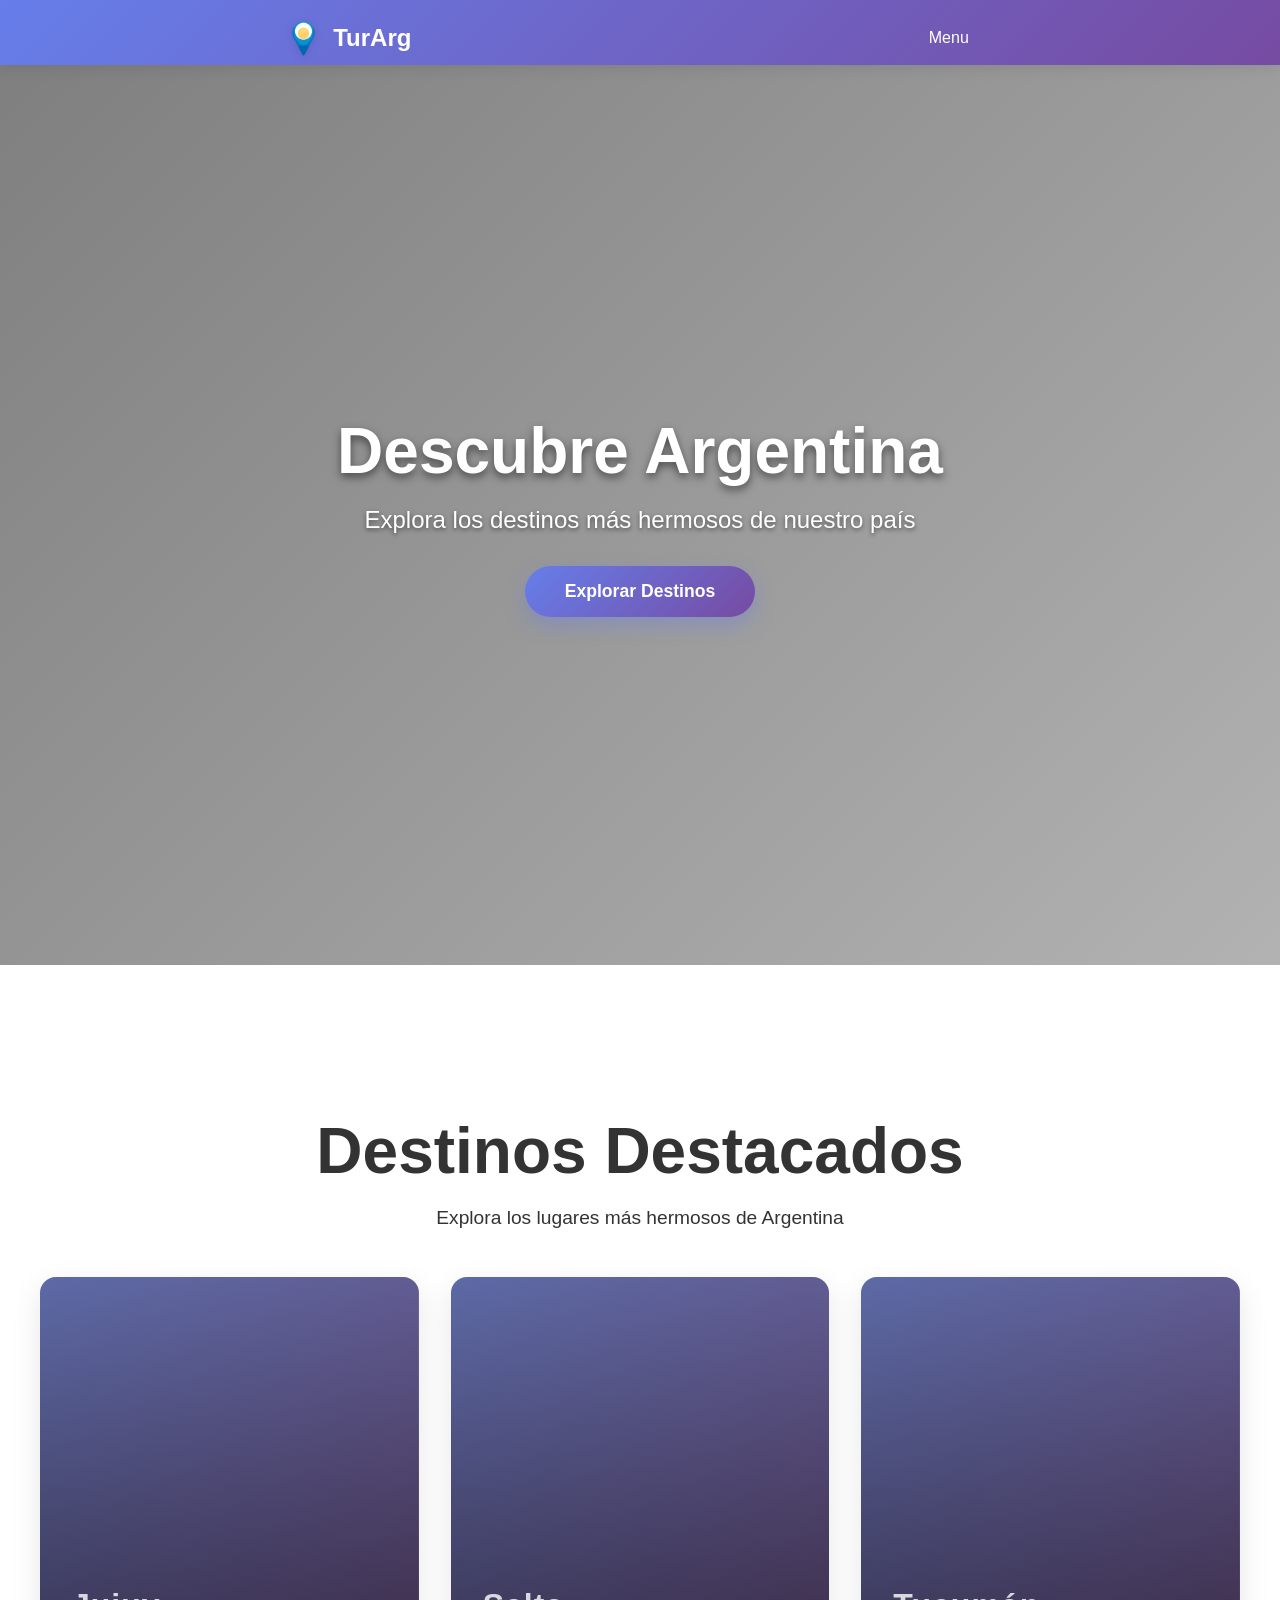
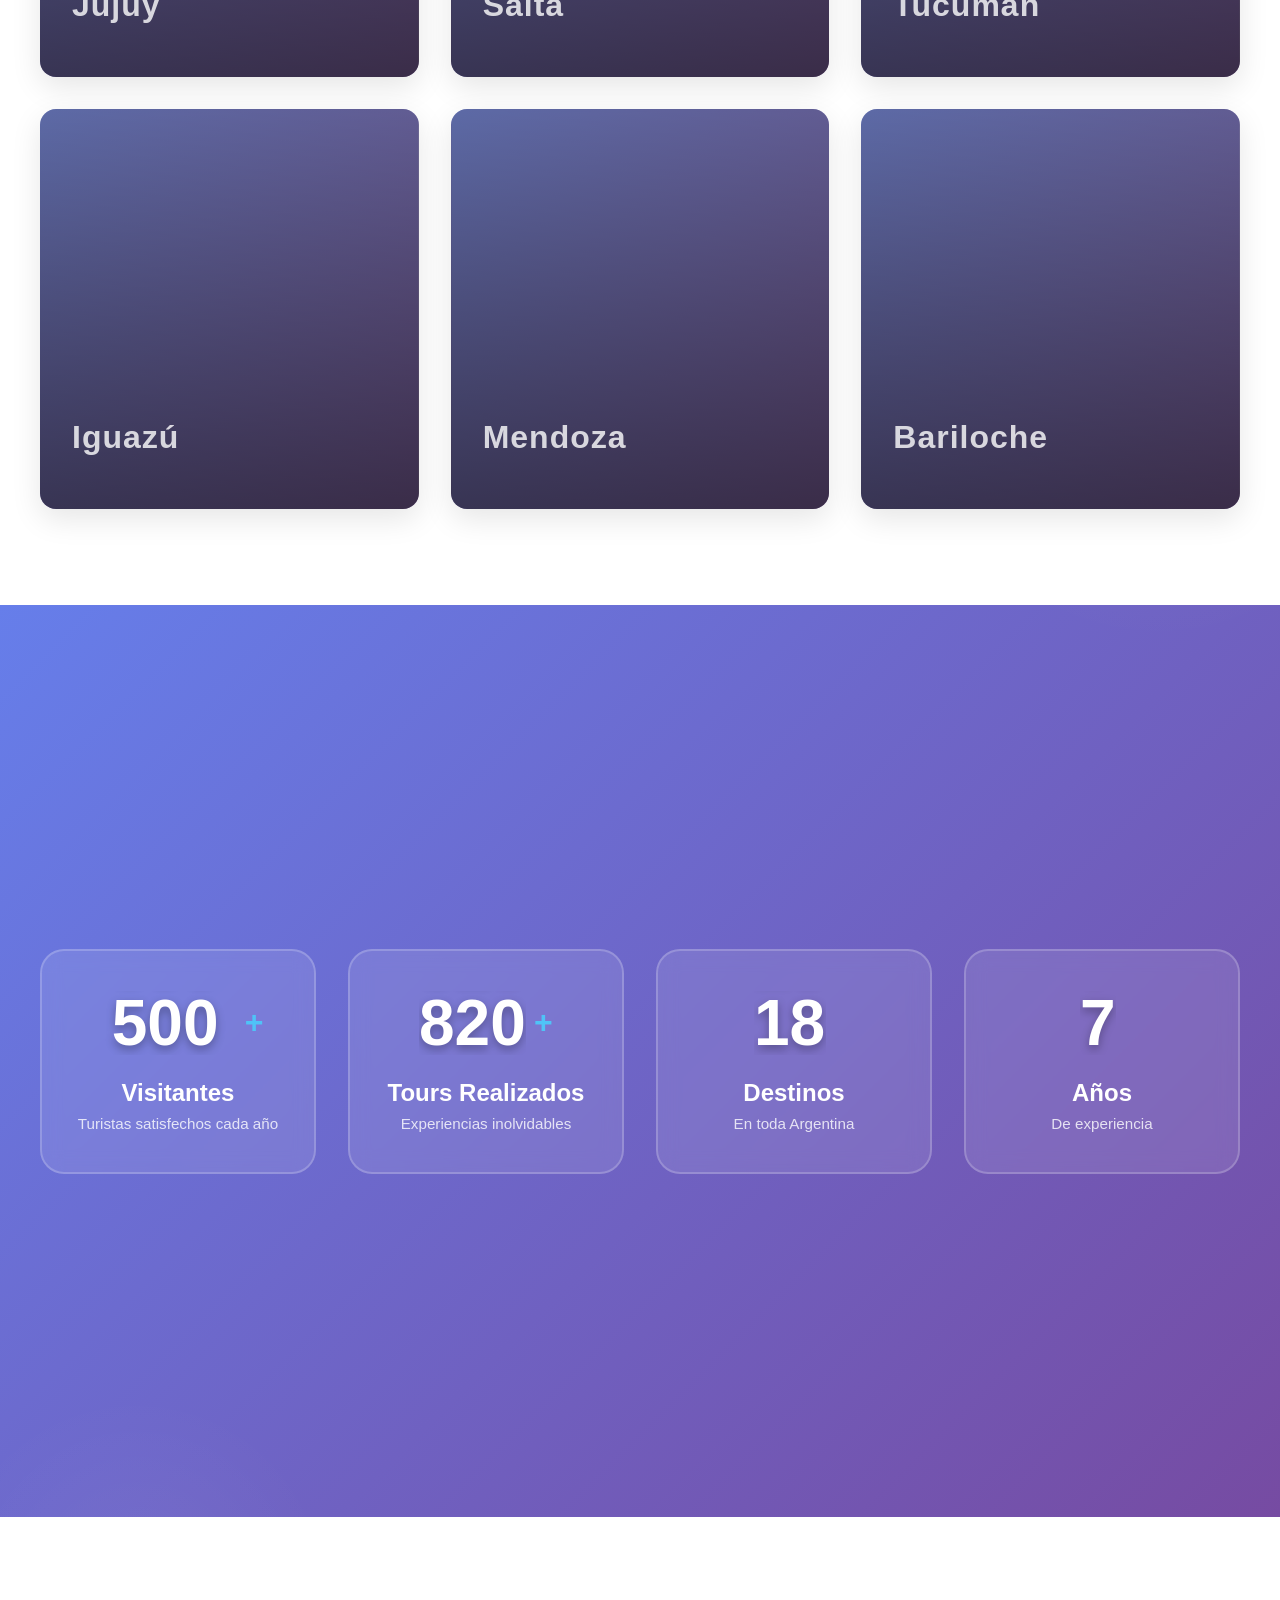
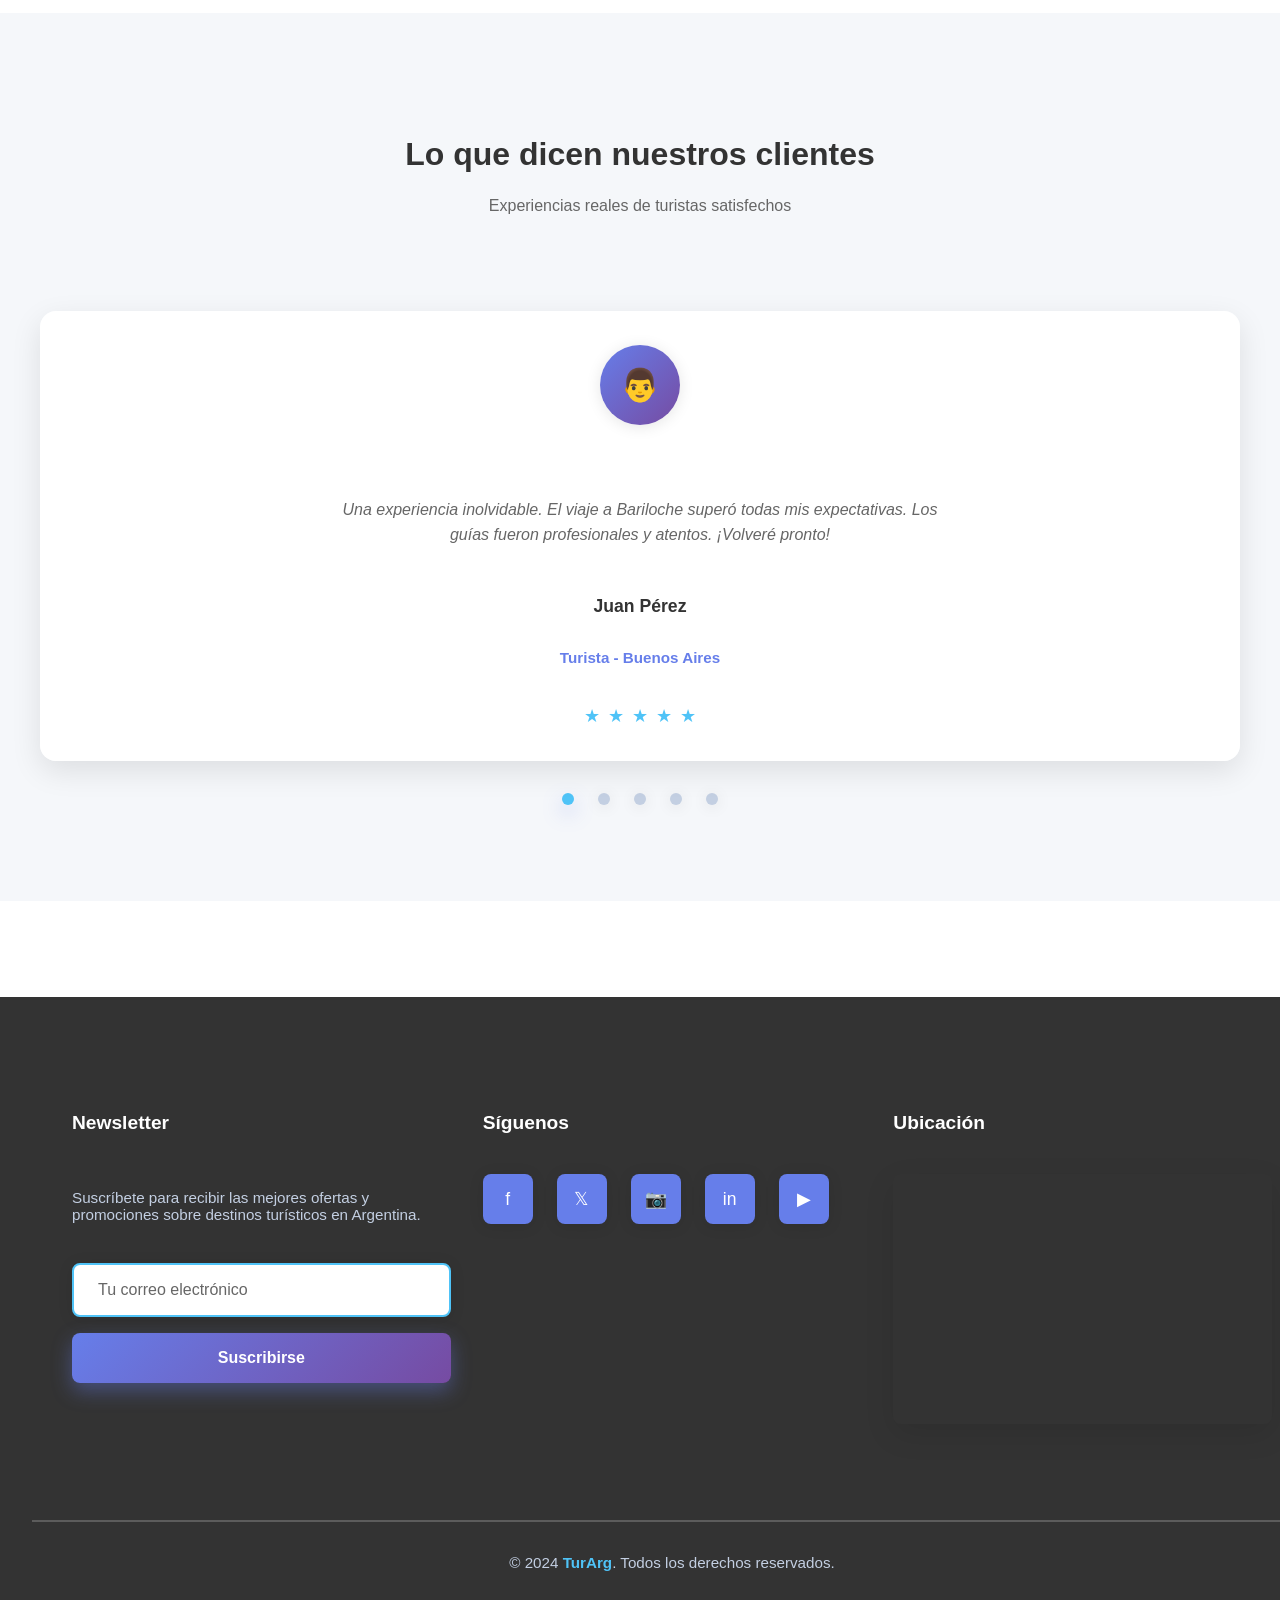
==== commit e2c41cf4: "Update navigation targets and branding visuals - Update Agencia and Precio links to agencia.html   a" ====
--- a/index.html
+++ b/index.html
@@ -18,13 +18,13 @@
               title="Turi-Arg"
               class="logo"
             />
-            <p class="">TurArg</p>
+            <p class="title-logo">TurArg</p>
           </a>
           <li class="dropdown">
             <a href="#">Menu</a>
             <ul class="dropdown-menu">
-              <li><a href="#">Destino</a></li>
-              <li><a href="#">Agencia</a></li>
+              <li><a href="destino.html">Destino</a></li>
+              <li><a href="agencia.html">Agencia</a></li>
               <li><a href="#">Precio</a></li>
             </ul>
           </li>
@@ -50,7 +50,7 @@
         <p class="hero-subtitle">
           Explora los destinos más hermosos de nuestro país
         </p>
-        <button class="hero-btn">Explorar Destinos</button>
+        <button class="hero-btn"><a href="destino.html">Explorar Destinos</a></button>
       </div>
     </section>
     <!--Destino Destacado-->
--- a/css/main.css
+++ b/css/main.css
@@ -8,7 +8,3 @@
 @import url("components/stats.css");
 @import url("components/testimonials.css");
 @import url("components/footer.css");
-
-main {
-  padding: var(--spacing-2xl) var(--spacing-lg);
-}
